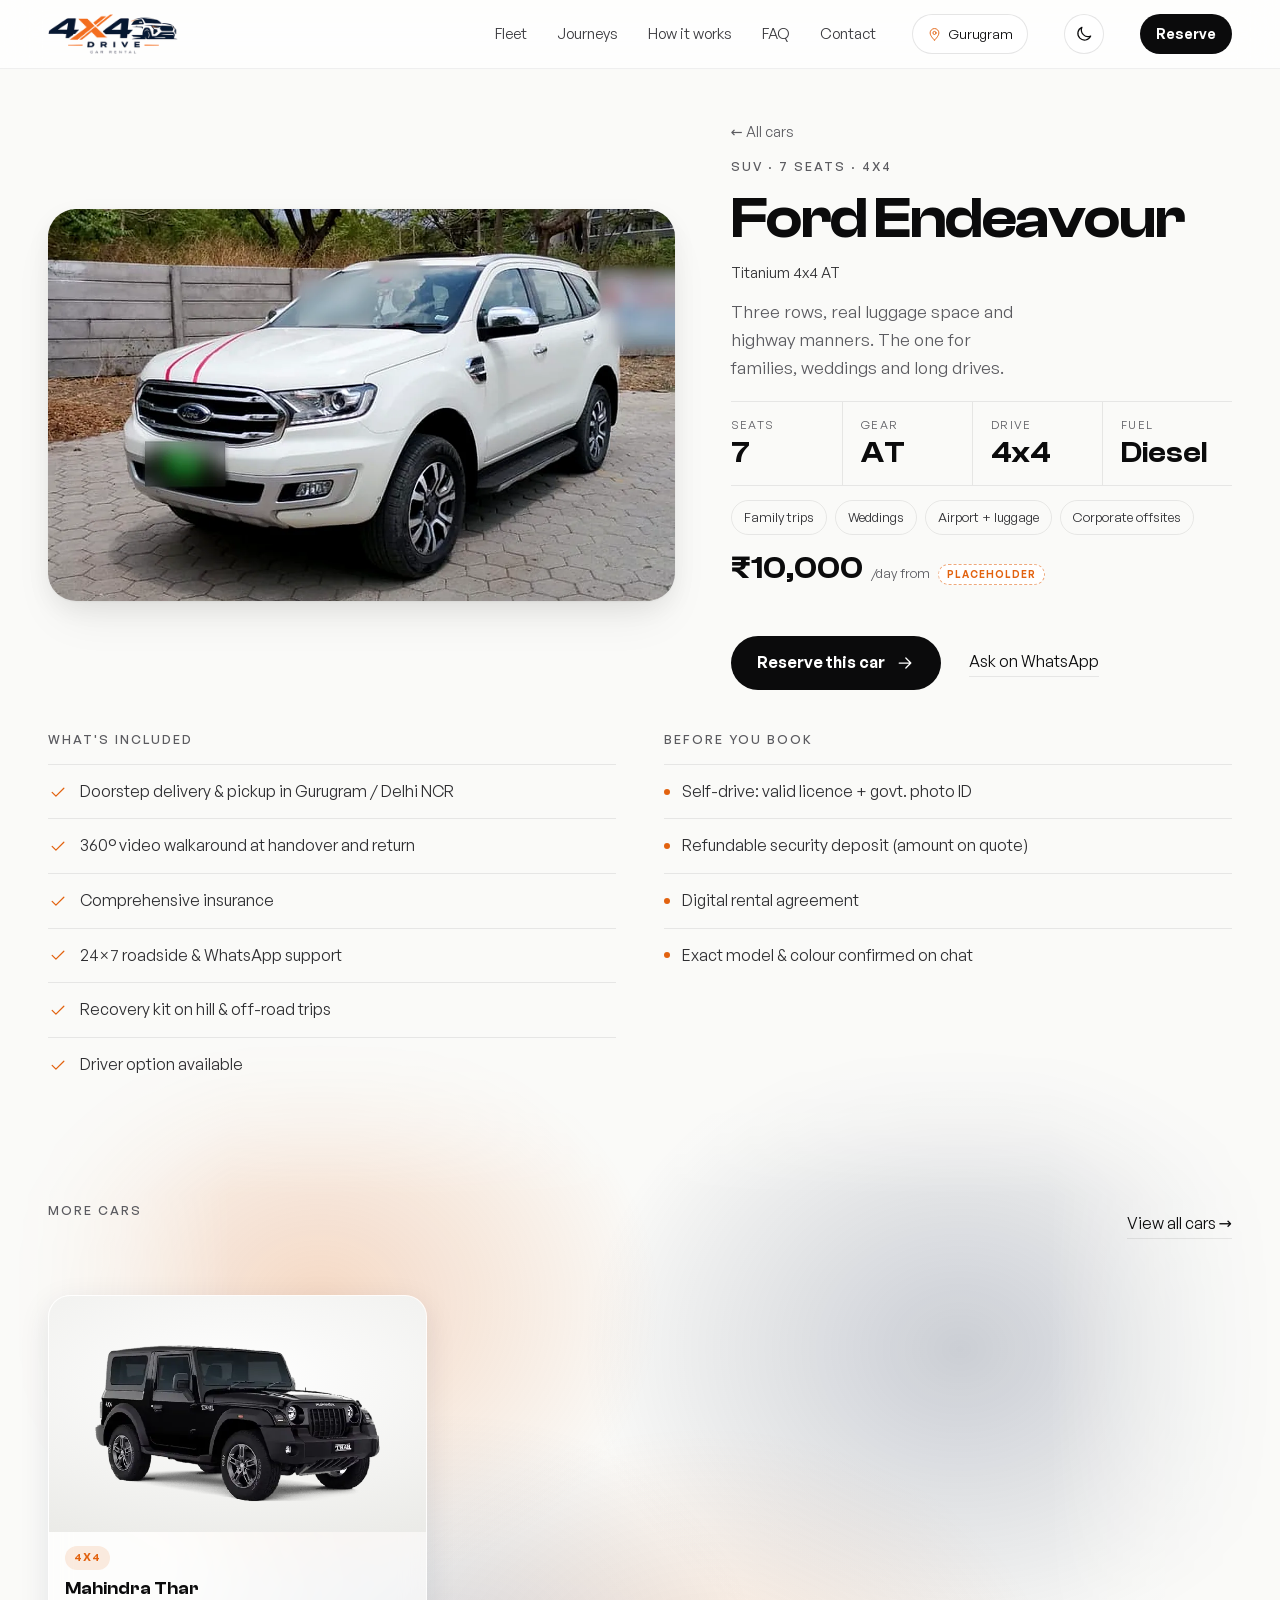
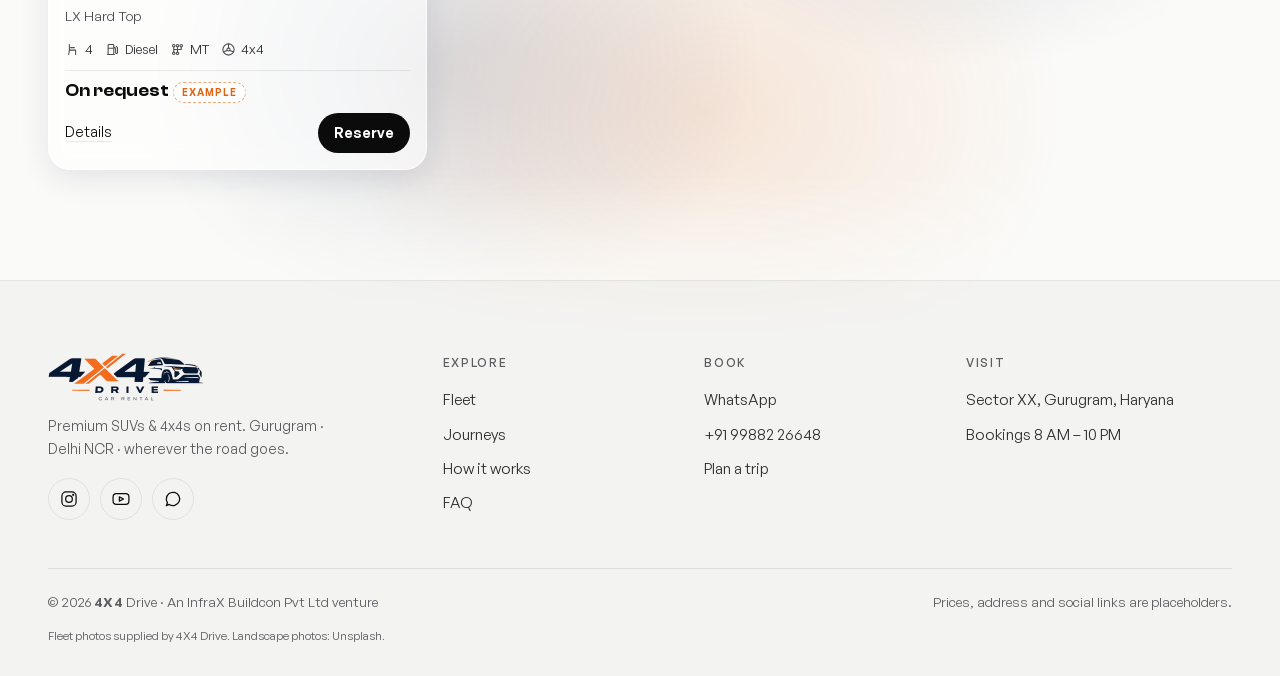
==== car.html @ adf93069 "Fix boxy backdrop edges" ====
<!doctype html><html lang="en" data-theme="light"><head><meta charset="utf-8">
<meta name="viewport" content="width=device-width,initial-scale=1,viewport-fit=cover">
<title>Car details — 4X4 Drive</title><meta name="description" content="Car details, specs and booking.">
<meta name="theme-color" content="#FAFAF8">
<script>(function(){try{var t=localStorage.getItem("theme");if(t!=="dark")t="light";document.documentElement.dataset.theme=t;document.querySelector('meta[name=theme-color]').content=t==="light"?"#FAFAF8":"#0A0B0D"}catch(e){}if(!("onpagereveal" in window))document.documentElement.classList.add("nvt")})()</script>
<link rel="manifest" href="manifest.webmanifest"><link rel="icon" type="image/png" sizes="32x32" href="img/icon-32.png?v=26cb3f08"><link rel="apple-touch-icon" href="img/icon-180.png?v=26cb3f08">
<meta name="apple-mobile-web-app-capable" content="yes"><meta name="mobile-web-app-capable" content="yes"><meta name="apple-mobile-web-app-status-bar-style" content="black-translucent"><meta name="apple-mobile-web-app-title" content="4X4 Drive">
<link rel="preload" href="fonts/ClashDisplay-600.woff2" as="font" type="font/woff2" crossorigin><link rel="preload" href="fonts/GeneralSans-400.woff2" as="font" type="font/woff2" crossorigin>
<link rel="stylesheet" href="css/style.css?v=25308911"></head><body data-page="car.html">
<svg width="0" height="0" style="position:absolute" aria-hidden="true">
<symbol id="i-home" viewBox="0 0 24 24"><path d="M3 10.5 12 3l9 7.5V21h-6v-6H9v6H3z"/></symbol>
<symbol id="i-car" viewBox="0 0 24 24"><path d="M5 17h14v-4.5l-1.8-5A2 2 0 0 0 15.3 6H8.7a2 2 0 0 0-1.9 1.5L5 12.5zM5 12.5h14M5 17v2M19 17v2"/><circle cx="8" cy="14.8" r=".6"/><circle cx="16" cy="14.8" r=".6"/></symbol>
<symbol id="i-mtn" viewBox="0 0 24 24"><path d="m3 20 6.5-11 4 6.5 2.5-3.5L21 20z"/></symbol>
<symbol id="i-cal" viewBox="0 0 24 24"><rect x="3.5" y="5" width="17" height="15.5" rx="3"/><path d="M3.5 10h17M8 3v4M16 3v4"/></symbol>
<symbol id="i-chat" viewBox="0 0 24 24"><path d="M4 12a8 8 0 1 1 3.4 6.5L4 20l1.3-3.6A8 8 0 0 1 4 12z"/></symbol>
<symbol id="i-pin" viewBox="0 0 24 24"><path d="M12 21s-7-6.2-7-11.5a7 7 0 0 1 14 0C19 14.8 12 21 12 21z"/><circle cx="12" cy="9.5" r="2.5"/></symbol>
<symbol id="i-arrow" viewBox="0 0 24 24"><path d="M5 12h14M13 6l6 6-6 6"/></symbol>
<symbol id="i-door" viewBox="0 0 24 24"><path d="M3 21h18M6 21V4h12v17M14 12h.01"/></symbol>
<symbol id="i-video" viewBox="0 0 24 24"><rect x="3" y="6" width="13" height="12" rx="2.5"/><path d="m16 10 5-3v10l-5-3"/></symbol>
<symbol id="i-shield" viewBox="0 0 24 24"><path d="M12 3 4.5 6v6c0 4.5 3.2 7.8 7.5 9 4.3-1.2 7.5-4.5 7.5-9V6z"/><path d="m9 12 2 2 4-4"/></symbol>
<symbol id="i-id" viewBox="0 0 24 24"><rect x="3" y="5" width="18" height="14" rx="2.5"/><circle cx="9" cy="11" r="2"/><path d="M6 16c.6-1.5 1.7-2 3-2s2.4.5 3 2M14.5 10h4M14.5 13.5h3"/></symbol>
<symbol id="i-gps" viewBox="0 0 24 24"><circle cx="12" cy="12" r="7"/><circle cx="12" cy="12" r="2.5"/><path d="M12 2v3M12 19v3M2 12h3M19 12h3"/></symbol>
<symbol id="i-clock" viewBox="0 0 24 24"><circle cx="12" cy="12" r="9"/><path d="M12 7v5l3 2"/></symbol>
<symbol id="i-wheel" viewBox="0 0 24 24"><circle cx="12" cy="12" r="9"/><circle cx="12" cy="12" r="2.5"/><path d="M12 3v6.5M4.5 15.5l5.3-2M19.5 15.5l-5.3-2"/></symbol>
<symbol id="i-sun" viewBox="0 0 24 24"><circle cx="12" cy="12" r="4"/><path d="M12 2v2M12 20v2M4.9 4.9l1.4 1.4M17.7 17.7l1.4 1.4M2 12h2M20 12h2M4.9 19.1l1.4-1.4M17.7 6.3l1.4-1.4"/></symbol>
<symbol id="i-moon" viewBox="0 0 24 24"><path d="M20 14.5A8 8 0 0 1 9.5 4a8 8 0 1 0 10.5 10.5z"/></symbol>
<symbol id="i-chev" viewBox="0 0 24 24"><path d="m6 9 6 6 6-6"/></symbol>
<symbol id="i-x" viewBox="0 0 24 24"><path d="M6 6l12 12M18 6 6 18"/></symbol>
<symbol id="i-plus" viewBox="0 0 24 24"><path d="M12 5v14M5 12h14"/></symbol>
<symbol id="i-seat" viewBox="0 0 24 24"><path d="M7 4v9h10M7 13l-1 7M17 13v7M9 9h6"/></symbol><symbol id="i-fuel" viewBox="0 0 24 24"><path d="M5 20V5a1 1 0 0 1 1-1h7a1 1 0 0 1 1 1v15M4 20h11M5 10h9M14 8l3 2v7a1.5 1.5 0 0 0 3 0V9l-2-2"/></symbol><symbol id="i-gear" viewBox="0 0 24 24"><circle cx="6" cy="6" r="2"/><circle cx="12" cy="6" r="2"/><circle cx="18" cy="6" r="2"/><circle cx="6" cy="18" r="2"/><circle cx="12" cy="18" r="2"/><path d="M6 8v8M12 8v8M18 8v4H6"/></symbol>
<symbol id="i-bolt" viewBox="0 0 24 24"><path d="M13 2 4 14h7l-1 8 9-12h-7z"/></symbol>
<symbol id="i-more" viewBox="0 0 24 24"><circle cx="5" cy="12" r="1.3"/><circle cx="12" cy="12" r="1.3"/><circle cx="19" cy="12" r="1.3"/></symbol>
<symbol id="i-check" viewBox="0 0 24 24"><path d="m5 12.5 4.5 4.5L19 7.5"/></symbol>
<symbol id="i-phone" viewBox="0 0 24 24"><path d="M5 4h4l2 5-2.5 1.5a11 11 0 0 0 5 5L15 13l5 2v4a2 2 0 0 1-2 2A16 16 0 0 1 3 6a2 2 0 0 1 2-2"/></symbol>
<symbol id="i-mail" viewBox="0 0 24 24"><rect x="3" y="5" width="18" height="14" rx="2.5"/><path d="m3.5 6.5 8.5 6.5 8.5-6.5"/></symbol>
<symbol id="i-help" viewBox="0 0 24 24"><circle cx="12" cy="12" r="9"/><path d="M9.5 9.5a2.5 2.5 0 1 1 3.5 2.3c-.6.3-1 .9-1 1.6v.6M12 17h.01"/></symbol>
<symbol id="i-ig" viewBox="0 0 24 24"><rect x="3.5" y="3.5" width="17" height="17" rx="5"/><circle cx="12" cy="12" r="4"/><circle cx="17" cy="7" r=".6"/></symbol>
<symbol id="i-yt" viewBox="0 0 24 24"><rect x="2.5" y="5.5" width="19" height="13" rx="4"/><path d="m10 9.5 5 2.5-5 2.5z"/></symbol>
<symbol id="i-steps" viewBox="0 0 24 24"><path d="M4 18h4v-4h4v-4h4V6h4"/></symbol>
</svg>

<a class="skip" href="#main">Skip to content</a>
<header class="bar"><a href="index.html" class="logo" aria-label="4X4 Drive home"><img class="lg-lt" src="img/logo.webp?v=730c210c" alt="4X4 Drive" width="130" height="40"><img class="lg-dk" src="img/logo-dark.webp?v=fa94fe3b" alt="4X4 Drive" width="130" height="40"></a>
<nav class="links" aria-label="Main"><a href="fleet.html">Fleet</a><a href="journeys.html">Journeys</a><a href="how-it-works.html">How it works</a><a href="faq.html">FAQ</a><a href="contact.html">Contact</a></nav>
<span class="city"><svg><use href="#i-pin"/></svg>Gurugram</span>
<button class="tbtn press" data-theme-toggle aria-label="Toggle light/dark theme"><svg class="sun"><use href="#i-sun"/></svg><svg class="moon"><use href="#i-moon"/></svg></button>
<button class="btn sm desk press" data-open-book>Reserve</button></header>
<main id="main"><section class="cd" id="cardetail"></section>
<section class="sec tight"><div class="cd-grid"><div><p class="kicker">What's included</p><ul class="incl" id="cd-included"></ul></div>
<div><p class="kicker">Before you book</p><ul class="incl plain"><li>Self-drive: valid licence + govt. photo ID</li><li>Refundable security deposit (amount on quote)</li><li>Digital rental agreement</li><li>Exact model & colour confirmed on chat</li></ul></div></div></section>
<section class="sec"><div class="sec-head split"><div><p class="kicker">More cars</p></div><a class="link" href="fleet.html">View all cars →</a></div><div class="vgrid" id="cd-more"></div></section></main>
<footer class="foot"><div class="foot-grid">
<div class="foot-brand"><div class="logo"><img class="lg-lt" src="img/logo.webp?v=730c210c" alt="4X4 Drive" width="156" height="48"><img class="lg-dk" src="img/logo-dark.webp?v=fa94fe3b" alt="4X4 Drive" width="156" height="48"></div><p>Premium SUVs & 4x4s on rent. Gurugram · Delhi NCR · wherever the road goes.</p>
<div class="social"><a href="#" aria-label="Instagram (placeholder)"><svg><use href="#i-ig"/></svg></a><a href="#" aria-label="YouTube (placeholder)"><svg><use href="#i-yt"/></svg></a><a data-wa href="#" aria-label="WhatsApp"><svg><use href="#i-chat"/></svg></a></div></div>
<div class="fcol"><h4>Explore</h4><a href="fleet.html">Fleet</a><a href="journeys.html">Journeys</a><a href="how-it-works.html">How it works</a><a href="faq.html">FAQ</a></div>
<div class="fcol"><h4>Book</h4><a data-wa href="#">WhatsApp</a><a data-phone href="#"></a><a href="contact.html">Plan a trip</a></div>
<div class="fcol"><h4>Visit</h4><p data-address></p><p data-hours></p></div></div>
<div class="foot-bot"><p>© <span data-yr></span> <span data-brand>4X4 Drive</span> · An InfraX Buildcon Pvt Ltd venture</p><p>Prices, address and social links are placeholders.</p></div><p class="credits">Fleet photos supplied by 4X4 Drive. Landscape photos: Unsplash.</p></footer>
<a class="fab press" data-wa href="#" aria-label="Chat on WhatsApp"><svg><use href="#i-chat"/></svg></a>
<form id="sheetbook" class="bookform sheet-panel only-sheet" aria-label="Reserve a car"><div class="grab" aria-hidden="true"></div>
<div class="sheet-head"><h2>Reserve</h2><button type="button" class="close press" aria-label="Close" data-close><svg><use href="#i-x"/></svg></button></div>
<div class="seg" role="radiogroup" aria-label="Drive type"><label><input type="radio" name="mode" value="Self-drive" checked><span>Self-drive</span></label><label><input type="radio" name="mode" value="With driver"><span>With driver</span></label></div>
<div class="f"><span>Car type</span><div class="typepick" role="radiogroup" aria-label="Car type"></div></div>
<div class="two"><label class="f"><span>Pickup</span><input type="date" name="from" required></label><label class="f"><span>Time</span><input type="time" name="fromT" value="10:00"></label></div>
<div class="two"><label class="f"><span>Return</span><input type="date" name="to" required></label><label class="f"><span>Time</span><input type="time" name="toT" value="10:00"></label></div>
<label class="f"><span>City</span><select name="city"><option>Gurugram</option><option>Delhi</option><option>Noida</option><option>Faridabad</option><option>Outstation trip</option></select></label>
<button class="btn full press" type="submit">Get a quote on WhatsApp<svg><use href="#i-arrow"/></svg></button>
<p class="note">Nothing to pay now. We confirm the car and price on chat.</p></form>
<div class="more-panel" role="dialog" aria-label="More"><div class="grab" aria-hidden="true"></div>
<div class="sheet-head"><h2>More</h2><button type="button" class="close press" aria-label="Close" data-close><svg><use href="#i-x"/></svg></button></div>
<a class="mrow press" href="how-it-works.html"><svg><use href="#i-steps"/></svg>How it works</a>
<a class="mrow press" href="faq.html"><svg><use href="#i-help"/></svg>FAQ</a>
<a class="mrow press" href="contact.html"><svg><use href="#i-phone"/></svg>Contact</a>
<a class="mrow press" data-wa href="#"><svg><use href="#i-chat"/></svg>WhatsApp us</a>
<button class="mrow press" data-theme-toggle><svg class="sun"><use href="#i-sun"/></svg><svg class="moon"><use href="#i-moon"/></svg><span class="lt">Light mode</span><span class="dk">Dark mode</span></button></div>
<nav class="tabbar" aria-label="App navigation"><a href="index.html" class="press"><svg><use href="#i-home"/></svg>Home</a><a href="fleet.html" class="press on" aria-current="page"><svg><use href="#i-car"/></svg>Fleet</a><a href="journeys.html" class="press"><svg><use href="#i-mtn"/></svg>Journeys</a>
<button data-open-book class="press book"><svg><use href="#i-cal"/></svg>Book</button>
<button data-open-more class="press"><svg><use href="#i-more"/></svg>More</button></nav>
<div class="scrim" data-close></div>
<script src="js/config.js?v=977fcbb7"></script><script src="js/app.js?v=fa8a953c" defer></script></body></html>
---- css/style.css ----
@font-face{font-family:'Clash Display';src:url('../fonts/ClashDisplay-500.woff2') format('woff2');font-weight:500;font-display:swap}
@font-face{font-family:'Clash Display';src:url('../fonts/ClashDisplay-600.woff2') format('woff2');font-weight:600;font-display:swap}
@font-face{font-family:'General Sans';src:url('../fonts/GeneralSans-400.woff2') format('woff2');font-weight:400;font-display:swap}
@font-face{font-family:'General Sans';src:url('../fonts/GeneralSans-500.woff2') format('woff2');font-weight:500;font-display:swap}
@font-face{font-family:'General Sans';src:url('../fonts/GeneralSans-600.woff2') format('woff2');font-weight:600;font-display:swap}
@font-face{font-family:'GS Fallback';src:local('Arial');size-adjust:101%;ascent-override:95%;descent-override:24%}
@font-face{font-family:'CD Fallback';src:local('Arial');size-adjust:104%;ascent-override:92%;descent-override:22%}
:root{--bg:#0A0B0D;--bgrgb:10,11,13;--bg2:#111316;--line:rgba(243,238,231,.1);--tx:#F3EEE7;--txrgb:243,238,231;--tx2:#d6d0c6;--mut:#9A968F;--ac:#E8A25C;--acrgb:232,162,92;--ac-h:#f1b373;--on-ac:#140c03;--fgrgb:255,255,255;--glassrgb:18,19,22;--shadow:0 12px 34px rgba(0,0,0,.5);--disp:'Clash Display','CD Fallback',system-ui,sans-serif;--body:'General Sans','GS Fallback',system-ui,-apple-system,sans-serif;--spring:cubic-bezier(.32,1.4,.5,1);color-scheme:dark}
[data-theme=light]{--bg:#FAFAF8;--bgrgb:250,250,248;--bg2:#FFFFFF;--line:rgba(0,0,0,.08);--tx:#0B0B0C;--txrgb:11,11,12;--tx2:#2E2E31;--mut:#5B5B60;--ac:#E2620F;--acrgb:226,98,15;--ac-h:#C9550B;--ac-tx:#B84F0A;--on-ac:#FFFFFF;--fgrgb:0,0,0;--glassrgb:255,255,255;--shadow:0 1px 2px rgba(0,0,0,.04),0 8px 24px rgba(0,0,0,.06),0 24px 48px -12px rgba(0,0,0,.08);color-scheme:light}

[data-theme=light] .cat,[data-theme=light] .tabbar,[data-theme=light] .sheet-panel{box-shadow:var(--shadow)}

input,select{color-scheme:inherit}
*{box-sizing:border-box;margin:0;padding:0}html{scroll-behavior:smooth;scroll-padding-top:80px}
body{font:400 16px/1.6 var(--body);background:var(--bg);color:var(--tx);-webkit-font-smoothing:antialiased}
img{display:block;max-width:100%}a{color:inherit;text-decoration:none}button{font:inherit;color:inherit;background:none;border:0;cursor:pointer}
svg{width:20px;height:20px;fill:none;stroke:currentColor;stroke-width:1.5;stroke-linecap:round;stroke-linejoin:round;flex:none}
.display{font-family:var(--disp);font-weight:600;letter-spacing:-.025em;line-height:.95}
.display em{font-style:normal;color:var(--ac)}.md{font-size:clamp(2.2rem,4.6vw,4rem)}.sm{font-size:1.6rem;line-height:1.1}.xl{font-size:clamp(3rem,9vw,8.5rem)}
.kicker{font-size:.78rem;letter-spacing:.16em;text-transform:uppercase;color:var(--mut);font-weight:500}
.sub{color:var(--mut);font-size:1.08rem;max-width:30ch}
.glass{background:rgba(var(--glassrgb),.55);backdrop-filter:blur(24px) saturate(150%);-webkit-backdrop-filter:blur(24px) saturate(150%);border:1px solid rgba(var(--fgrgb),.1)}
.press{transition:transform .25s var(--spring),background .2s,color .2s,border-color .2s}.press:active{transform:scale(.96)}
.fade{opacity:0;transition:opacity .9s ease}.fade.ok{opacity:1}
.btn{display:inline-flex;align-items:center;justify-content:center;gap:10px;background:var(--ac);color:var(--on-ac);font-weight:600;padding:0 26px;height:54px;border-radius:999px}
.btn:hover{background:var(--ac-h)}.btn:hover svg{transform:translateX(3px)}.btn svg{transition:transform .25s}
.btn.ghost{background:transparent;color:var(--tx);border:1px solid var(--line);width:100%;justify-content:space-between}.btn.ghost:hover{border-color:var(--ac);color:var(--ac)}
.btn.sm{height:42px;padding:0 20px;font-size:.92rem}.full{width:100%}
.link{border-bottom:1px solid var(--line);padding-bottom:2px;color:var(--tx)}.link:hover{border-color:var(--ac)}
/* top bar */
.bar{position:fixed;inset:0 0 auto;z-index:50;display:flex;align-items:center;gap:36px;padding:18px 48px;transition:background .3s,padding .3s}
.scrolled .bar{background:rgba(var(--bgrgb),.6);backdrop-filter:blur(20px);-webkit-backdrop-filter:blur(20px);border-bottom:1px solid var(--line);padding:12px 48px}
.logo{display:flex;align-items:center;gap:10px;font-family:var(--disp);font-weight:600;font-size:1.15rem;letter-spacing:-.01em}
.links{display:flex;gap:30px;margin-left:auto;font-size:.93rem;color:var(--mut)}.links a:hover{color:var(--tx)}
.city{display:flex;align-items:center;gap:6px;font-size:.85rem;padding:8px 14px;border:1px solid var(--line);border-radius:999px;color:var(--tx)}.city svg{width:15px;height:15px;color:var(--ac)}
/* hero */
.hero{position:relative;min-height:100vh;display:grid;grid-template-columns:1fr 400px;align-items:end;gap:48px;padding:140px 48px 64px;overflow:hidden}
.hero-img{position:absolute;inset:0;width:100%;height:100%;object-fit:cover;object-position:62% 60%;z-index:-2;transform:scale(1.06)}
.hero-shade{position:absolute;inset:0;z-index:-1;background:linear-gradient(90deg,rgba(var(--bgrgb),.92) 0%,rgba(var(--bgrgb),.55) 45%,rgba(var(--bgrgb),.1) 75%),linear-gradient(0deg,var(--bg) 0%,transparent 35%)}
.hero h1{font-size:clamp(3.2rem,8.2vw,8rem);margin:22px 0 26px}
.hero-cta{display:flex;align-items:center;gap:28px;margin-top:34px}
.sheet-panel{border-radius:28px;padding:26px;display:grid;gap:14px;transition:box-shadow .4s}.ping{box-shadow:0 0 0 2px var(--ac)}
.sheet-head{display:flex;justify-content:space-between;align-items:center}.sheet-head h2{font:600 1.5rem var(--disp)}
.close,.grab{display:none}
.seg,.carpick{display:grid;grid-template-columns:1fr 1fr;gap:6px}.seg{background:rgba(var(--fgrgb),.05);border-radius:999px;padding:4px}
.seg input,.carpick input{position:absolute;opacity:0}
.seg span{display:block;text-align:center;padding:11px;border-radius:999px;color:var(--mut);font-weight:500;cursor:pointer;transition:.25s}
.seg input:checked+span{background:var(--tx);color:var(--bg)}
.carpick span{display:grid;padding:14px 16px;border:1px solid var(--line);border-radius:18px;cursor:pointer;transition:.25s}
.carpick b{font:600 1.1rem var(--disp)}.carpick small{color:var(--mut);font-size:.8rem}.carpick input:checked+span{border-color:var(--ac);background:rgba(var(--acrgb),.08)}
:is(.seg,.carpick) input:focus-visible+span{outline:2px solid var(--ac);outline-offset:2px}
.f{display:grid;gap:6px}.f span{font-size:.75rem;letter-spacing:.1em;text-transform:uppercase;color:var(--mut)}
input,select{font:inherit;color:var(--tx);background:rgba(var(--fgrgb),.04);border:1px solid var(--line);border-radius:16px;padding:0 14px;height:54px;width:100%;appearance:none}
select{background-image:url("data:image/svg+xml,%3Csvg xmlns='http://www.w3.org/2000/svg' viewBox='0 0 24 24' fill='none' stroke='%239A968F' stroke-width='1.5'%3E%3Cpath d='m6 9 6 6 6-6'/%3E%3C/svg%3E");background-repeat:no-repeat;background-position:right 14px center;background-size:18px}
select option{background:var(--bg2)}input:focus,select:focus{outline:none;border-color:var(--ac)}
.two{display:grid;grid-template-columns:1fr 1fr;gap:10px}.note{font-size:.8rem;color:var(--mut);text-align:center}
/* sections */
.sec{padding:140px 48px 0;max-width:1440px;margin:0 auto}.sec-head{margin-bottom:56px}.sec-head .kicker{margin-bottom:18px}
.split{display:flex;justify-content:space-between;align-items:end;gap:40px}
.rail{display:grid;grid-template-columns:1.25fr 1fr;gap:28px}
.car{background:var(--bg2);border:1px solid var(--line);border-radius:28px;overflow:hidden;transition:transform .5s cubic-bezier(.2,.8,.2,1),border-color .3s;--px:0px}.car:hover{border-color:rgba(var(--acrgb),.35)}
.car-img{position:relative;aspect-ratio:16/10;overflow:hidden}.car-img img{width:100%;height:100%;object-fit:cover;transform:scale(1.08) translateX(var(--px));transition:transform .5s,opacity .9s}
.car:nth-child(2) .car-img{aspect-ratio:auto;height:calc(100% - 0px);max-height:none}.car:nth-child(2){display:grid;grid-template-rows:1fr auto}
.car-body{padding:28px;display:grid;gap:18px}.car-top{display:flex;justify-content:space-between;align-items:baseline;gap:16px;flex-wrap:wrap}
.price{font:600 1.35rem var(--disp);display:flex;align-items:baseline;gap:8px;flex-wrap:wrap}.price small{font:400 .82rem var(--body);color:var(--mut)}
.ph{font:600 .62rem var(--body);letter-spacing:.1em;text-transform:uppercase;color:var(--ac);border:1px dashed var(--ac);padding:3px 8px;border-radius:999px}
.ph.abs{position:absolute;top:16px;left:16px;background:rgba(var(--bgrgb),.7)}
.desc{color:var(--mut);max-width:44ch}
.specs{display:flex;border-top:1px solid var(--line);border-bottom:1px solid var(--line)}.specs div{flex:1;padding:14px 0}.specs div+div{border-left:1px solid var(--line);padding-left:18px}
.specs dt{font-size:.72rem;letter-spacing:.12em;text-transform:uppercase;color:var(--mut)}.specs dd{font:600 1.7rem var(--disp)}
.rail.trips{grid-template-columns:1.6fr 1fr 1fr;height:520px}
.trip{position:relative;border-radius:28px;overflow:hidden;display:block}.trip img{width:100%;height:100%;object-fit:cover;transition:transform .8s cubic-bezier(.2,.8,.2,1),opacity .9s}.trip:hover img{transform:scale(1.05)}
.trip::after{content:'';position:absolute;inset:0;background:linear-gradient(0deg,rgba(8,8,10,.85),transparent 55%)}
.trip div{position:absolute;left:26px;bottom:24px;z-index:1}.trip span{font-size:.8rem;color:#e6e0d6}.trip h3{color:#F6F2EC}.trip h3{font-size:2.2rem}
.uses{display:flex;flex-wrap:wrap;gap:10px;align-items:center;margin-top:28px}.uses span{color:var(--mut);margin-right:6px}
.pill{border:1px solid var(--line);border-radius:999px;padding:10px 18px;font-size:.92rem}.pill:hover{border-color:var(--ac);color:var(--ac)}
.service{display:grid;grid-template-columns:1fr 1fr;gap:72px;align-items:center}
.svc-img{border-radius:28px;overflow:hidden;aspect-ratio:4/5}.svc-img img{width:100%;height:100%;object-fit:cover;object-position:68% 50%}
.svc-copy h2{margin:18px 0 40px}.list{list-style:none;display:grid}.list li{display:flex;gap:20px;padding:22px 0;border-top:1px solid var(--line)}
.list svg{width:26px;height:26px;color:var(--ac);margin-top:2px}.list h3{font:600 1.15rem var(--body)}.list p{color:var(--mut)}
.steps{display:grid;grid-template-columns:repeat(3,1fr);border-top:1px solid var(--line)}.steps div{padding:30px 30px 30px 0}.steps div+div{padding-left:30px;border-left:1px solid var(--line)}
.num{display:block;font:500 4.5rem/1 var(--disp);color:transparent;-webkit-text-stroke:1px rgba(var(--txrgb),.35);margin-bottom:22px}.steps h3{font:600 1.3rem var(--disp)}.steps p{color:var(--mut)}
.trust{list-style:none;display:flex;flex-wrap:wrap;gap:12px;margin-top:40px}.trust li{display:flex;align-items:center;gap:10px;padding:12px 18px;border:1px solid var(--line);border-radius:999px;font-size:.92rem}.trust svg{color:var(--ac)}
.faq{display:grid;grid-template-columns:1fr 1.6fr;gap:72px}
details{border-top:1px solid var(--line)}details:last-child{border-bottom:1px solid var(--line)}
summary{list-style:none;display:flex;justify-content:space-between;align-items:center;padding:24px 0;font-size:1.12rem;font-weight:500;cursor:pointer}summary::-webkit-details-marker{display:none}
summary svg{transition:transform .35s var(--spring);color:var(--ac)}details[open] summary svg{transform:rotate(45deg)}details p{color:var(--mut);padding:0 0 24px;max-width:60ch}
.end{padding-bottom:140px}.end .hero-cta{margin-top:40px}
.foot{display:flex;gap:28px;align-items:center;padding:28px 48px;border-top:1px solid var(--line);color:var(--mut);font-size:.88rem}.foot .logo{color:var(--tx);font-size:1rem;margin-right:auto}
.fab{position:fixed;right:28px;bottom:28px;z-index:40;width:58px;height:58px;border-radius:50%;background:var(--ac);color:var(--on-ac);display:grid;place-items:center;box-shadow:var(--shadow)}.fab svg{width:26px;height:26px}
.tabbar,.scrim{display:none}
:focus-visible{outline:2px solid var(--ac);outline-offset:3px}
@media(prefers-reduced-motion:reduce){*{transition:none!important;scroll-behavior:auto!important}}
@media(max-width:1100px) and (min-width:768px){.hero{grid-template-columns:1fr}.hero .sheet-panel{max-width:480px}.links{display:none}.bar .city{margin-left:auto}}

/* ============ MOBILE — native app shell ============ */
@media(max-width:767px){
 html{scroll-padding-top:70px}body{padding-bottom:calc(92px + env(safe-area-inset-bottom))}
 .bar,.scrolled .bar{padding:calc(10px + env(safe-area-inset-top)) 18px 10px;gap:10px}
 .scrolled .bar{background:rgba(var(--bgrgb),.7)}
 .links,.desk{display:none}.city{margin-left:auto;background:rgba(var(--bgrgb),.35);backdrop-filter:blur(12px);-webkit-backdrop-filter:blur(12px)}
 .hero{grid-template-columns:1fr;min-height:88svh;padding:0 20px 28px;align-content:end}
 .hero-img{object-position:68% 50%}
 .hero-shade{background:linear-gradient(0deg,var(--bg) 6%,rgba(var(--bgrgb),.6) 45%,rgba(var(--bgrgb),.15) 75%,rgba(var(--bgrgb),.55))}
 .hero h1{font-size:3.4rem;margin:14px 0 16px}.sub{font-size:1rem}.hero-cta{margin-top:24px;gap:20px}.hero-cta .btn{flex:1}
 .sec{padding:72px 20px 0}.sec-head{margin-bottom:28px}.md{font-size:2.4rem}.split{display:block}.split .sub{margin-top:14px}
 .rail,.rail.trips{display:flex;overflow-x:auto;scroll-snap-type:x mandatory;gap:14px;margin:0 -20px;padding:0 20px 6px;scroll-padding:0 20px;scrollbar-width:none;height:auto}
 .rail::-webkit-scrollbar{display:none}.rail>*{flex:0 0 86%;scroll-snap-align:start}
 .car{border-radius:24px}.car:nth-child(2){display:block}.car:nth-child(2) .car-img{aspect-ratio:16/10;height:auto}.car-body{padding:20px;gap:14px}.specs dd{font-size:1.4rem}
 .trip{height:380px;border-radius:24px}.rail.trips>*{flex-basis:72%}.trip h3{font-size:1.9rem}
 .uses{flex-wrap:nowrap;overflow-x:auto;margin:20px -20px 0;padding:0 20px;scrollbar-width:none}.uses::-webkit-scrollbar{display:none}.pill{white-space:nowrap;height:44px}
 .service{grid-template-columns:1fr;gap:28px}.svc-img{aspect-ratio:4/3;border-radius:24px}.svc-copy h2{margin:14px 0 20px}.list li{padding:18px 0}
 .steps{grid-template-columns:1fr}.steps div,.steps div+div{padding:20px 0;border-left:0;border-bottom:1px solid var(--line);display:grid;grid-template-columns:72px 1fr;column-gap:10px}
 .num{font-size:2.8rem;margin:0;grid-row:span 2}
 .trust{display:grid;grid-template-columns:1fr 1fr;gap:10px}.trust li{border-radius:20px;padding:14px;font-size:.85rem}
 .faq{grid-template-columns:1fr;gap:0}summary{font-size:1rem;padding:20px 0}
 .end{padding-bottom:40px}.xl{font-size:4rem}
 .foot{flex-direction:column;align-items:flex-start;gap:6px;padding:24px 20px}
 .fab{display:none}
 .tabbar{display:grid;grid-template-columns:repeat(5,1fr);position:fixed;left:12px;right:12px;bottom:calc(10px + env(safe-area-inset-bottom));z-index:60;border-radius:26px;padding:7px;background:rgba(var(--glassrgb),.72)}
 .tabbar>*{display:flex;flex-direction:column;align-items:center;justify-content:center;gap:3px;min-height:54px;border-radius:19px;font-size:.68rem;font-weight:500;color:var(--mut)}
 .tabbar svg{width:23px;height:23px}.tabbar .on{color:var(--tx);background:rgba(var(--fgrgb),.08)}.tabbar .on svg{color:var(--ac)}
 .tabbar .book{background:var(--ac);color:var(--on-ac)}
 /* bottom sheet */
 .sheet-panel{position:fixed;left:0;right:0;bottom:0;z-index:80;border-radius:30px 30px 0 0;padding:10px 20px calc(22px + env(safe-area-inset-bottom));background:rgba(var(--glassrgb),.86);max-height:94svh;overflow:auto;transform:translateY(110%);transition:transform .55s var(--spring);gap:16px;border-bottom:0}
 .sheet .sheet-panel{transform:none}
 .grab{display:block;width:40px;height:5px;border-radius:9px;background:rgba(var(--fgrgb),.25);margin:0 auto}
 .close{display:grid;place-items:center;width:40px;height:40px;border-radius:50%;background:rgba(var(--fgrgb),.08)}
 .seg span{padding:14px}.carpick span{padding:16px}
 .scrim{display:block;position:fixed;inset:0;z-index:70;background:rgba(0,0,0,.55);opacity:0;pointer-events:none;transition:opacity .35s}.sheet .scrim{opacity:1;pointer-events:auto}
 .sheet{overflow:hidden}
}
/* iteration 2 fixes */
.hero .kicker{color:var(--tx2)}
@media(min-width:768px){.bar{background:linear-gradient(180deg,rgba(var(--bgrgb),.75),transparent)}.links{color:var(--tx2)}}
.two>*,.seg>*,.carpick>*{min-width:0}input{min-width:0;max-width:100%}
input[type=date]{-webkit-appearance:none;display:flex;align-items:center}
@media(max-width:767px){.sheet-panel{visibility:hidden;transition:transform .55s var(--spring),visibility 0s .55s}.sheet .sheet-panel{visibility:visible;transition:transform .55s var(--spring)}}
/* ===== v3: generic fleet ===== */
.filters{display:flex;flex-wrap:wrap;gap:8px;align-items:center;margin-bottom:28px}
.fl{font-size:.7rem;letter-spacing:.14em;text-transform:uppercase;color:var(--mut);margin:0 4px 0 14px}
.chip{height:40px;padding:0 16px;border-radius:999px;border:1px solid var(--line);font-size:.88rem;white-space:nowrap;color:var(--tx2)}
.chip:hover{border-color:rgba(var(--acrgb),.5)}.chip.on{background:var(--tx);color:var(--bg);border-color:var(--tx)}
.rail.fleet{grid-template-columns:repeat(3,1fr);gap:20px}
.cat{position:relative;background:radial-gradient(400px circle at var(--mx,50%) var(--my,0%),rgba(var(--acrgb),.08),transparent 60%),var(--bg2);border:1px solid var(--line);border-radius:26px;padding:26px;display:grid;gap:14px;align-content:start;transition:transform .5s cubic-bezier(.2,.8,.2,1),border-color .3s}
.cat:hover{border-color:rgba(var(--acrgb),.35)}.cat[hidden]{display:none}
.cat-top{display:flex;justify-content:space-between;align-items:center;color:var(--ac)}.cat-top svg{width:28px;height:28px}
.cat-n{font:500 .8rem var(--body);color:var(--mut);letter-spacing:.1em}
.ex{color:var(--tx2);font-size:.92rem;display:flex;gap:8px;align-items:center;flex-wrap:wrap}
.specs dd{font-size:1.25rem}
.cat-foot{display:flex;justify-content:space-between;align-items:center;gap:12px}.cat-foot .btn.ghost{width:54px;padding:0;justify-content:center;flex:none}
.empty{color:var(--mut);padding:30px 0}
.typepick{display:grid;grid-template-columns:repeat(3,1fr);gap:8px}.typepick input{position:absolute;opacity:0}
.typepick span{display:grid;gap:2px;padding:12px;border:1px solid var(--line);border-radius:16px;cursor:pointer;font:600 .92rem var(--disp);text-transform:none;letter-spacing:0;color:var(--tx);min-height:64px;transition:.25s}
.typepick small{font:400 .72rem var(--body);color:var(--mut)}.typepick input:checked+span{border-color:var(--ac);background:rgba(var(--acrgb),.08)}
.typepick input:focus-visible+span{outline:2px solid var(--ac)}
.hero .sheet-panel{max-height:calc(100vh - 170px);overflow:auto}
.hero-img{object-position:60% 55%}
@media(max-width:1000px) and (min-width:768px){.rail.fleet{grid-template-columns:1fr 1fr}}
@media(max-width:767px){
 .filters{flex-wrap:nowrap;overflow-x:auto;margin:0 -20px 20px;padding:0 20px;scrollbar-width:none}.filters::-webkit-scrollbar{display:none}.fl{margin-left:10px}
 .rail.fleet>*{flex-basis:80%}.cat{padding:22px;border-radius:24px}
 .typepick{grid-template-columns:repeat(2,1fr)}.typepick span{min-height:60px}
 .hero-img{object-position:62% 50%}
}

/* ===== v4: theme toggle, fleet images, dropdown filters ===== */
.tbtn{width:40px;height:40px;border-radius:50%;display:grid;place-items:center;border:1px solid var(--line);color:var(--tx);flex:none}
.tbtn:hover{border-color:var(--ac);color:var(--ac)}.tbtn .moon{display:none}[data-theme=light] .tbtn .sun{display:none}[data-theme=light] .tbtn .moon{display:block}
.cat{padding:0;overflow:hidden;gap:0}.cat-body{padding:22px 24px 24px;display:grid;gap:14px}
.cat-img{position:relative;aspect-ratio:16/10;overflow:hidden;border-radius:26px 26px 0 0;background:rgba(var(--fgrgb),.05)}
.cat-img img{width:100%;height:100%;object-fit:cover;transition:transform .8s cubic-bezier(.2,.8,.2,1),opacity .9s}
.cat-img::after{content:'';position:absolute;inset:auto 0 0;height:45%;background:linear-gradient(0deg,var(--bg2),transparent)}
.cat:hover .cat-img img{transform:scale(1.06)}.cat-img .ph{position:absolute;top:14px;left:14px;z-index:1;background:rgba(var(--bgrgb),.75);backdrop-filter:blur(8px)}
.cat-top{position:absolute;top:14px;right:14px;z-index:1;width:40px;height:40px;border-radius:50%;display:grid;place-items:center;background:rgba(var(--bgrgb),.6);backdrop-filter:blur(10px);-webkit-backdrop-filter:blur(10px)}.cat-top svg{width:20px;height:20px}
.ph{background:rgba(var(--bgrgb),.5)}
.filters{flex-wrap:wrap;overflow:visible}
.fbtn{display:inline-flex;align-items:center;gap:8px;height:44px;padding:0 14px 0 18px;border-radius:999px;border:1px solid var(--line);font-size:.92rem;color:var(--tx2);white-space:nowrap}
.fbtn svg{width:16px;height:16px;transition:transform .3s var(--spring)}.fbtn[aria-expanded=true] svg.chev{transform:rotate(180deg)}
.fbtn:hover{border-color:rgba(var(--acrgb),.5)}.fbtn.set{background:var(--tx);color:var(--bg);border-color:var(--tx)}
.fbtn .clr{display:grid;place-items:center;width:22px;height:22px;border-radius:50%;background:rgba(var(--bgrgb),.2);margin-right:-6px}
.clearall{font-size:.9rem;color:var(--ac);text-decoration:underline;text-underline-offset:3px;height:44px;padding:0 8px}
.dd{position:absolute;z-index:90;min-width:220px;padding:8px;border-radius:20px;background:rgba(var(--glassrgb),.93);backdrop-filter:blur(24px) saturate(150%);-webkit-backdrop-filter:blur(24px) saturate(150%);border:1px solid var(--line);box-shadow:var(--shadow);opacity:0;transform:translateY(-6px) scale(.98);transform-origin:top left;pointer-events:none;transition:opacity .2s,transform .3s var(--spring)}
.dd.open{opacity:1;transform:none;pointer-events:auto}
.dd h4{display:none}.dd [role=option]{display:flex;justify-content:space-between;align-items:center;width:100%;padding:11px 14px;border-radius:13px;text-align:left;font-size:.95rem;color:var(--tx)}
.dd [role=option]:hover,.dd [role=option]:focus-visible{background:rgba(var(--fgrgb),.07);outline:none}.dd [aria-selected=true]{color:var(--ac);font-weight:600}
.dd [aria-selected=true]::after{content:'✓'}
.ddscrim{display:none}
@media(max-width:767px){
 .bar .tbtn{width:38px;height:38px;background:rgba(var(--bgrgb),.35);backdrop-filter:blur(12px);-webkit-backdrop-filter:blur(12px)}.city{margin-left:auto}
 .filters{flex-wrap:nowrap;overflow-x:auto}
 .dd{position:fixed;left:0!important;right:0;top:auto!important;bottom:0;border-radius:28px 28px 0 0;padding:12px 16px calc(20px + env(safe-area-inset-bottom));transform:translateY(100%);opacity:1;visibility:hidden;transition:transform .5s var(--spring),visibility 0s .5s;background:rgba(var(--glassrgb),.94)}
 .dd.open{transform:none;visibility:visible;transition:transform .5s var(--spring)}
 .dd::before{content:'';display:block;width:40px;height:5px;border-radius:9px;background:rgba(var(--fgrgb),.25);margin:0 auto 10px}
 .dd h4{display:block;font:600 1.3rem var(--disp);padding:4px 10px 10px}.dd [role=option]{min-height:54px;font-size:1.02rem}
 .ddscrim{display:block;position:fixed;inset:0;z-index:85;background:rgba(0,0,0,.45);opacity:0;pointer-events:none;transition:opacity .3s}.ddscrim.open{opacity:1;pointer-events:auto}
}

/* ===== v5: multi-page + mobile smoothness ===== */
@view-transition{navigation:auto}
::view-transition-old(root),::view-transition-new(root){animation-duration:.28s}
html,body{overflow-x:clip}
*{-webkit-tap-highlight-color:transparent}a,button,label,summary,input,select{touch-action:manipulation}
html.theming *{transition:background-color .4s ease,color .4s ease,border-color .4s ease!important}
.skip{position:absolute;left:-999px;top:8px;z-index:200;background:var(--ac);color:var(--on-ac);padding:8px 14px;border-radius:10px}.skip:focus{left:8px}
.links a{position:relative;padding:6px 0}.links a[aria-current]{color:var(--tx)}.links a[aria-current]::after{content:'';position:absolute;left:0;right:0;bottom:-2px;height:2px;border-radius:2px;background:var(--ac)}
.bar{padding:14px 48px}.scrolled .bar{padding:14px 48px}
.phead{padding:150px 48px 10px;max-width:1440px;margin:0 auto}.phead h1{margin:16px 0 18px}
.sec.tight{padding-top:48px}
.hero-form{max-height:calc(100svh - 170px);overflow:auto}
.only-sheet,.more-panel{display:none}
.grid.fleet{display:grid;grid-template-columns:repeat(3,1fr);gap:20px}
.cat h3 a{color:inherit}.cat-img{display:block}
.ev-strip{display:flex;align-items:center;gap:16px;margin-top:22px;padding:18px 22px;border:1px solid rgba(var(--acrgb),.35);border-radius:22px;background:rgba(var(--acrgb),.06);color:var(--tx)}
.ev-strip>svg{color:var(--ac);width:22px;height:22px}.ev-strip span{flex:1;color:var(--tx2)}.ev-strip b{color:var(--tx)}
.cd{display:grid;grid-template-columns:1.25fr 1fr;gap:56px;align-items:center;padding:120px 48px 0;max-width:1440px;margin:0 auto}
.cd-img{position:relative;border-radius:28px;overflow:hidden;aspect-ratio:16/10;background:rgba(var(--fgrgb),.05)}.cd-img img{width:100%;height:100%;object-fit:cover}.cd-img .ph{position:absolute;top:16px;left:16px}
.cd-copy{display:grid;gap:14px;align-content:start}.back{color:var(--mut);font-size:.9rem}.back:hover{color:var(--ac)}
.specs.big{margin-top:6px}.specs.big dd{font-size:1.8rem}.xl-price{font-size:2rem}
.cd-grid{display:grid;grid-template-columns:1fr 1fr;gap:48px}.h3s{font:600 1.2rem var(--disp);margin-bottom:8px}
.incl{list-style:none;display:grid;margin-top:14px}.incl li{display:flex;gap:12px;align-items:center;padding:14px 0;border-top:1px solid var(--line);color:var(--tx2)}.incl svg{color:var(--ac)}
.incl.plain li::before{content:'';width:6px;height:6px;border-radius:50%;background:var(--ac);flex:none}
.uses-grid{display:grid;grid-template-columns:repeat(3,1fr);gap:16px}
.use{text-align:left;padding:24px;border:1px solid var(--line);border-radius:24px;background:var(--bg2);display:grid;gap:6px}.use svg{color:var(--ac);width:26px;height:26px;margin-bottom:8px}.use h3{font:600 1.2rem var(--disp)}.use p{color:var(--mut)}.use:hover{border-color:rgba(var(--acrgb),.4)}
.faqlist{max-width:900px}
.contact{display:grid;grid-template-columns:1.2fr 1fr;gap:48px;align-items:start}
.card-form{display:grid;gap:14px;padding:26px;border:1px solid var(--line);border-radius:28px;background:var(--bg2)}
.cinfo{display:grid;gap:10px}.crow{display:flex;gap:14px;align-items:center;padding:18px 20px;border:1px solid var(--line);border-radius:20px;color:var(--tx)}.crow svg{color:var(--ac)}
.crow span{display:grid}.crow small{font-size:.72rem;letter-spacing:.12em;text-transform:uppercase;color:var(--mut)}a.crow:hover{border-color:rgba(var(--acrgb),.45)}
.foot{display:grid;gap:20px;padding:36px 48px calc(36px + env(safe-area-inset-bottom))}.foot-top{display:flex;justify-content:space-between;align-items:center;flex-wrap:wrap;gap:20px}
.foot nav{display:flex;flex-wrap:wrap;gap:22px}.foot nav a:hover{color:var(--ac)}.foot-bot{display:flex;justify-content:space-between;gap:12px;flex-wrap:wrap;font-size:.85rem}
.foot .logo{margin:0}
.mrow .dk,[data-theme=light] .mrow .lt{display:none}[data-theme=light] .mrow .dk{display:inline}.mrow .moon{display:none}[data-theme=light] .mrow .sun{display:none}[data-theme=light] .mrow .moon{display:block}
.tilt{transition:transform .5s cubic-bezier(.2,.8,.2,1),border-color .3s}
@media(max-width:1100px) and (min-width:768px){.grid.fleet,.uses-grid{grid-template-columns:1fr 1fr}.cd,.contact{grid-template-columns:1fr}}
@media(hover:none){.tilt{transform:none!important}.cat:hover .cat-img img,.trip:hover img{transform:none}}
@media(prefers-reduced-motion:reduce){@view-transition{navigation:none}}

/* ---------- MOBILE: calm, native-feeling ---------- */
@media(max-width:767px){
 body{padding-bottom:calc(88px + env(safe-area-inset-bottom))}
 /* one blurred bar on top, one at bottom; nothing else blurs */
 .bar,.scrolled .bar{padding:calc(8px + env(safe-area-inset-top)) 16px 8px;background:rgba(var(--bgrgb),.86);backdrop-filter:blur(14px);-webkit-backdrop-filter:blur(14px);border-bottom:1px solid var(--line);transition:none}
 .hero .hero-img{transform:none!important}
 .city,.bar .tbtn{backdrop-filter:none!important;-webkit-backdrop-filter:none!important;background:rgba(var(--fgrgb),.06)}

 .cat-top,.cat-img .ph,.ph{backdrop-filter:none!important;-webkit-backdrop-filter:none!important}
 .cat-img .ph,.cat-top{background:rgba(var(--bgrgb),.82)}
 .hero{min-height:calc(100svh - 60px);padding:80px 20px 28px}
 .hero-form{display:none}
 .phead{padding:96px 20px 0}.sec.tight{padding-top:28px}
 .grid.fleet{grid-template-columns:1fr;gap:16px}
 .rail.fleet{margin:0 -20px}
 .cd{grid-template-columns:1fr;padding:76px 20px 0;gap:22px}.cd-img{border-radius:22px;margin:0 -4px}.specs.big dd{font-size:1.35rem}.xl-price{font-size:1.6rem}
 .cd .hero-cta .btn{flex:1}
 .cd-grid,.contact{grid-template-columns:1fr;gap:28px}.uses-grid{grid-template-columns:1fr 1fr;gap:12px}.use{padding:18px}.use p{font-size:.88rem}
 .ev-strip{padding:16px;gap:12px;font-size:.92rem}
 .foot{padding:28px 20px 24px}.foot nav{gap:14px 20px}
 /* tab bar: solid-ish, GPU layer, no animation */
 .tabbar{background:rgba(var(--glassrgb),.88);backdrop-filter:blur(16px);-webkit-backdrop-filter:blur(16px);border:1px solid var(--line);transform:translateZ(0);transition:none;box-shadow:0 8px 30px rgba(0,0,0,.25)}
 .tabbar>*{transition:background-color .15s,color .15s,transform .15s}.tabbar>*:active{transform:scale(.94)}
 .tabbar .on:not(.book){color:var(--tx);background:rgba(var(--fgrgb),.08)}
 /* sheets: opaque, no blur, simple slide */
 .sheet-panel,.more-panel{display:grid;position:fixed;left:0;right:0;bottom:0;z-index:80;border-radius:28px 28px 0 0;padding:10px 20px calc(22px + env(safe-area-inset-bottom));background:var(--bg2);border:1px solid var(--line);border-bottom:0;max-height:92svh;overflow:auto;overscroll-behavior:contain;gap:14px;
  transform:translateY(105%);visibility:hidden;transition:transform .42s cubic-bezier(.22,1,.36,1),visibility 0s .42s;backdrop-filter:none!important;-webkit-backdrop-filter:none!important;box-shadow:0 -10px 40px rgba(0,0,0,.35)}
 .sheet .sheet-panel,.more .more-panel{transform:none;visibility:visible;transition:transform .42s cubic-bezier(.22,1,.36,1)}
 .more-panel{gap:6px}.more-panel .sheet-head{margin-bottom:6px}
 .mrow{display:flex;align-items:center;gap:14px;min-height:56px;padding:0 16px;border-radius:18px;font-size:1.02rem;width:100%;text-align:left;background:rgba(var(--fgrgb),.04)}.mrow svg{color:var(--ac);width:22px;height:22px}.mrow:active{background:rgba(var(--fgrgb),.1)}
 .scrim{transition:opacity .3s}.sheet .scrim,.more .scrim{opacity:1;pointer-events:auto}
 body.locked{overflow:hidden}
 .dd{backdrop-filter:none!important;-webkit-backdrop-filter:none!important;background:var(--bg2)}
 .press:active{transform:scale(.97)}
 .fade{transition:opacity .5s ease}
 .trip{height:340px}
}
.hero-form{border-radius:28px;padding:26px;display:grid;gap:14px;transition:box-shadow .4s}
@media(max-width:767px){.hero-form{display:none}}
.contact>*,.cd>*,.cd-grid>*,.hero>*{min-width:0}.card-form input,.card-form select{min-width:0}
@media(max-width:767px){.bar .tbtn{width:36px;height:36px}.city{padding:7px 12px}}
#fleetgrid:empty,#cd-more:empty,#cardetail:empty{min-height:120svh}.filters{min-height:44px}
.seg label,.typepick label{position:relative;min-width:0}.seg input,.typepick input{left:0;top:0;width:1px;height:1px;margin:0}

/* ===== v6: premium LIGHT theme ===== */
:root{--ac-tx:var(--ac)}
/* hero stays a dark, full-contrast photo panel (inset card) */
 
/* buttons: solid black, amber as highlight */
[data-theme=light] .btn{background:#0B0B0C;color:#fff}[data-theme=light] .btn:hover{background:#2a2a2d}
[data-theme=light] .btn.ghost{background:#fff;color:var(--tx);border-color:rgba(0,0,0,.12)}[data-theme=light] .btn.ghost:hover{border-color:#0B0B0C;color:#0B0B0C}
[data-theme=light] .fab{background:#0B0B0C;color:#fff}
/* small accent text uses the deeper tone for AA */
[data-theme=light] .ph{color:var(--ac-tx);border-color:rgba(var(--acrgb),.55);background:#fff}
[data-theme=light] .clearall,[data-theme=light] .incl svg,[data-theme=light] .crow svg,[data-theme=light] .list svg,[data-theme=light] .trust svg,[data-theme=light] .use svg,[data-theme=light] .mrow svg,[data-theme=light] .dd [aria-selected=true]{color:var(--ac-tx)}
[data-theme=light] .display em{color:var(--ac)}
/* surfaces */
[data-theme=light] .bar,[data-theme=light] .scrolled .bar{background:rgba(255,255,255,.72);backdrop-filter:blur(20px) saturate(180%);-webkit-backdrop-filter:blur(20px) saturate(180%);border-bottom:1px solid rgba(0,0,0,.06)}
[data-theme=light] .links{color:#3a3a3e}[data-theme=light] .links a:hover{color:#0B0B0C}
[data-theme=light] .city,[data-theme=light] .tbtn{background:#fff;border-color:rgba(0,0,0,.1);color:#0B0B0C}
[data-theme=light] .cat,[data-theme=light] .use,[data-theme=light] .card-form,[data-theme=light] .crow,[data-theme=light] .ev-strip{background:#fff;border-color:rgba(0,0,0,.06);box-shadow:var(--shadow)}
[data-theme=light] .cat:hover{border-color:rgba(0,0,0,.14)}
[data-theme=light] .cat{background:#fff}
[data-theme=light] .cat-img{background:#F1F1EF}[data-theme=light] .cat-img::after{height:28%;background:linear-gradient(0deg,#fff,transparent)}
[data-theme=light] .cat-top{background:rgba(255,255,255,.9);color:var(--ac-tx)}
[data-theme=light] .ev-strip{background:linear-gradient(90deg,#FFF4EC,#fff);border-color:rgba(var(--acrgb),.25)}[data-theme=light] .ev-strip>svg{color:var(--ac-tx)}
[data-theme=light] .num{-webkit-text-stroke:1px rgba(0,0,0,.28)}
[data-theme=light] .trust li,[data-theme=light] .fbtn,[data-theme=light] .pill,[data-theme=light] .chip{background:#fff;border-color:rgba(0,0,0,.1);color:#1c1c1f}
[data-theme=light] .fbtn.set{background:#0B0B0C;color:#fff;border-color:#0B0B0C}[data-theme=light] .fbtn .clr{background:rgba(255,255,255,.2)}
[data-theme=light] .dd{background:#fff;border-color:rgba(0,0,0,.08);box-shadow:var(--shadow)}
[data-theme=light] input,[data-theme=light] select{background:#fff;border-color:rgba(0,0,0,.14);color:#0B0B0C}
[data-theme=light] input:focus,[data-theme=light] select:focus{border-color:var(--ac);box-shadow:0 0 0 3px rgba(var(--acrgb),.18)}
[data-theme=light] .seg{background:#F1F1EF}[data-theme=light] .seg input:checked+span{background:#0B0B0C;color:#fff}
[data-theme=light] .typepick span{background:#fff;border-color:rgba(0,0,0,.1)}[data-theme=light] .typepick input:checked+span{border-color:#0B0B0C;background:#fff;box-shadow:0 0 0 1px #0B0B0C}
[data-theme=light] .sheet-panel:not(.hero-form),[data-theme=light] .more-panel{background:#fff;box-shadow:0 -12px 40px rgba(0,0,0,.12)}
[data-theme=light] .mrow{background:#F5F5F3}
[data-theme=light] details{border-color:rgba(0,0,0,.08)}[data-theme=light] summary svg{color:var(--ac-tx)}
[data-theme=light] .foot{background:#F3F3F1;border-top:1px solid rgba(0,0,0,.06)}
[data-theme=light] .svc-img,[data-theme=light] .cd-img,[data-theme=light] .trip{box-shadow:var(--shadow)}
[data-theme=light] .cd-img{background:#F1F1EF}
[data-theme=light] .scrim{background:rgba(0,0,0,.35)}
[data-theme=light] .end{background:#fff;border-radius:32px;margin:120px 20px 40px;padding:90px 48px;max-width:none;box-shadow:var(--shadow)}
@media(max-width:767px){
 [data-theme=light] .bar,[data-theme=light] .scrolled .bar{background:rgba(255,255,255,.8);backdrop-filter:blur(14px);-webkit-backdrop-filter:blur(14px)}
 [data-theme=light] .tabbar{background:rgba(255,255,255,.82);border-color:rgba(0,0,0,.06);box-shadow:0 8px 30px rgba(0,0,0,.1)}
 [data-theme=light] .tabbar>*{color:#5B5B60}
 [data-theme=light] .tabbar .on:not(.book){color:#0B0B0C;background:#F0F0EE}[data-theme=light] .tabbar .on svg{color:var(--ac-tx)}
 [data-theme=light] .tabbar .book{background:#0B0B0C;color:#fff}
 [data-theme=light] .end{margin:56px 10px 24px;padding:48px 22px;border-radius:26px}
}
/* pass 1 fixes */
.fab{opacity:0;pointer-events:none;transition:opacity .3s,transform .25s}.scrolled .fab{opacity:1;pointer-events:auto}
@media(max-width:767px){.filters{-webkit-mask-image:linear-gradient(90deg,#000 85%,transparent);mask-image:linear-gradient(90deg,#000 85%,transparent);padding-right:40px}}
/* pass 2 fixes */
.typepick{display:flex!important;flex-wrap:wrap;gap:8px}.typepick label{flex:1 1 auto}
.typepick span{min-height:0!important;padding:10px 14px!important;border-radius:14px}
.crow small{display:flex;gap:8px;align-items:center}.crow .ph{display:inline-block;width:auto}
.sec{padding-top:110px}.sec.tight{padding-top:40px}
.phead{padding-bottom:0}
@media(max-width:767px){.sec{padding-top:64px}.sec.tight{padding-top:24px}.typepick label{flex:1 1 40%}}
.hero-form{max-height:none!important;overflow:visible!important}.hero{align-items:center}
/* ===== v7: SUV-only, light hero, fleet showcase, contact, footer ===== */
.img-light{display:none}[data-theme=light] .img-light{display:block}[data-theme=light] .img-dark{display:none}
.hero-img{object-position:65% 50%}
/* LIGHT hero: bright daylight photo, crisp text, solid white booking card */
[data-theme=light] .hero{background:#fff}
[data-theme=light] .hero-img{object-position:70% 55%;transform:none}
[data-theme=light] .hero-shade{background:linear-gradient(90deg,rgba(255,255,255,.96) 0%,rgba(255,255,255,.82) 34%,rgba(255,255,255,0) 62%),linear-gradient(0deg,#FAFAF8 0%,rgba(250,250,248,0) 22%)}
[data-theme=light] .hero .kicker{color:#3a3a3e}[data-theme=light] .hero .sub{color:#3a3a3e}
[data-theme=light] .hero-form{background:#fff;border:1px solid rgba(0,0,0,.06);box-shadow:0 2px 4px rgba(0,0,0,.04),0 24px 60px -12px rgba(0,0,0,.18);backdrop-filter:none;-webkit-backdrop-filter:none}
[data-theme=light] .bar{background:rgba(255,255,255,.78)}
.hero-form{background:rgba(var(--glassrgb),.6);backdrop-filter:blur(24px) saturate(150%);-webkit-backdrop-filter:blur(24px) saturate(150%);border:1px solid rgba(255,255,255,.1)}
/* grids */
.grid.fleet.two-up{grid-template-columns:1fr 1fr}
.uses-chips{display:flex;flex-wrap:wrap;gap:8px}.uses-chips span{font-size:.82rem;padding:6px 12px;border-radius:999px;border:1px solid var(--line);color:var(--tx2)}
/* fleet showcase */
.segf{display:inline-flex;gap:4px;padding:4px;border-radius:999px;background:rgba(var(--fgrgb),.06);margin-bottom:32px}
.segf button{height:42px;padding:0 20px;border-radius:999px;font-weight:500;color:var(--mut)}.segf button[aria-pressed=true]{background:var(--tx);color:var(--bg)}
.showcase{display:grid;gap:28px}
.show{display:grid;grid-template-columns:1.15fr 1fr;border:1px solid var(--line);border-radius:32px;overflow:hidden;background:var(--bg2)}.show[hidden]{display:none}
.show:nth-child(even){grid-template-columns:1fr 1.15fr}.show:nth-child(even) .show-img{order:2}
.show-img{position:relative;min-height:440px;background:rgba(var(--fgrgb),.05)}.show-img img{position:absolute;inset:0;width:100%;height:100%;object-fit:cover;transition:transform .8s cubic-bezier(.2,.8,.2,1),opacity .9s}.show:hover .show-img img{transform:scale(1.03)}
.show-img .ph{position:absolute;top:18px;left:18px;z-index:1}
.show-body{padding:44px;display:grid;gap:16px;align-content:center}.show-body h2{margin-top:-4px}
.show-foot{display:flex;justify-content:space-between;align-items:center;gap:16px;flex-wrap:wrap;padding-top:8px}.row2{display:flex;align-items:center;gap:22px}
.compare{border:1px solid var(--line);border-radius:28px;overflow:hidden;background:var(--bg2)}
.compare>div{display:grid;grid-template-columns:200px 1fr 1fr;border-top:1px solid var(--line)}.compare>div:first-child{border-top:0}
.compare span{padding:18px 24px;color:var(--tx2)}.compare [role=rowheader]{color:var(--mut);font-size:.82rem;letter-spacing:.1em;text-transform:uppercase;align-self:center}
.cmp-h span{font:600 1.1rem var(--disp);color:var(--tx)!important;padding:22px 24px}
.request{display:grid;grid-template-columns:1.2fr 1fr;gap:32px;align-items:end;padding:36px;border:1px dashed rgba(var(--acrgb),.45);border-radius:28px}
.request .sub{margin-top:8px;max-width:44ch}.rq-row{display:flex;gap:12px;align-items:end}.rq-row .f{flex:1}.rq-row .btn{width:auto}
/* contact */
.chero{position:relative;margin:84px 20px 0;border-radius:32px;overflow:hidden;min-height:380px;display:flex;align-items:flex-end;background:#0A0B0D;color:#F5F3EF}
.chero-img{position:absolute;inset:0;width:100%;height:100%;object-fit:cover;object-position:50% 40%}
.chero::after{content:'';position:absolute;inset:0;background:linear-gradient(90deg,rgba(10,11,13,.92),rgba(10,11,13,.4) 60%,rgba(10,11,13,.15))}
.chero-in{position:relative;z-index:1;padding:48px}.chero .kicker,.chero .sub{color:#d6d0c6}.chero h1{margin:14px 0 12px;color:#F5F3EF}.chero em{color:#F08A3C}
.actions{display:grid;grid-template-columns:1.4fr 1fr;gap:16px}
.act{display:flex;align-items:center;gap:18px;padding:26px 28px;border-radius:24px;border:1px solid var(--line);background:var(--bg2)}
.act>svg:first-child{width:30px;height:30px;color:var(--ac)}.act span{flex:1;display:grid}.act b{font:600 1.3rem var(--disp)}.act small{color:var(--mut)}.act .arr{transition:transform .25s}.act:hover .arr{transform:translateX(4px)}
.act-wa{background:var(--ac);border-color:var(--ac);color:var(--on-ac)}.act-wa>svg:first-child,.act-wa small{color:inherit!important;opacity:.85}
[data-theme=light] .act-wa{background:#0B0B0C;border-color:#0B0B0C;color:#fff}
.cform{display:grid;grid-template-columns:1fr 340px;gap:24px;align-items:start}
.cform .card-form{grid-template-columns:1fr 1fr;column-gap:16px}.cform .card-form>*{grid-column:1/-1}.cform .card-form>.two{grid-column:auto}
.cform .card-form>.two{grid-template-columns:1.3fr 1fr}
.cform .card-form .btn.full,.cform .card-form .note{display:none}
.csum{position:sticky;top:96px;padding:26px;border-radius:28px;border:1px solid var(--line);background:var(--bg2);display:grid;gap:16px}
.csum dl div{display:flex;justify-content:space-between;gap:12px;padding:12px 0;border-top:1px solid var(--line)}.csum dt{color:var(--mut);font-size:.85rem}.csum dd{font-weight:600;text-align:right}
.cinfo2{display:grid;grid-template-columns:1.4fr 1fr;gap:24px}
.mapcard{position:relative;min-height:280px;border-radius:28px;overflow:hidden;border:1px solid var(--line);background:linear-gradient(135deg,rgba(var(--acrgb),.08),transparent 60%),var(--bg2)}
.mapgrid{position:absolute;inset:0;background-image:linear-gradient(var(--line) 1px,transparent 1px),linear-gradient(90deg,var(--line) 1px,transparent 1px);background-size:44px 44px;mask-image:radial-gradient(circle at 50% 45%,#000 30%,transparent 75%)}
.mapcard::before{content:'';position:absolute;left:-10%;right:-10%;top:58%;height:14px;background:rgba(var(--fgrgb),.08);transform:rotate(-8deg)}
.pin{position:absolute;left:50%;top:42%;transform:translate(-50%,-50%);width:54px;height:54px;border-radius:50%;display:grid;place-items:center;background:var(--ac);color:var(--on-ac);box-shadow:0 0 0 10px rgba(var(--acrgb),.18)}
[data-theme=light] .pin{background:#0B0B0C;color:#fff;box-shadow:0 0 0 10px rgba(0,0,0,.06)}
.mapcap{position:absolute;left:20px;bottom:20px;display:grid;padding:12px 16px;border-radius:16px;background:var(--bg2);border:1px solid var(--line)}.mapcap span{color:var(--mut);font-size:.88rem}
.infocol{display:grid;gap:18px;align-content:start;padding:8px 4px}.infocol h4,.foot h4{font-size:.75rem;letter-spacing:.14em;text-transform:uppercase;color:var(--mut);font-weight:500;margin-bottom:6px}
.muted{color:var(--mut)}.small{font-size:.82rem}
/* footer */
.foot{display:block;padding:72px 48px calc(32px + env(safe-area-inset-bottom));border-top:1px solid var(--line)}
.foot-grid{display:grid;grid-template-columns:1.6fr 1fr 1fr 1.2fr;gap:40px;max-width:1344px;margin:0 auto}
.foot-brand p{margin:14px 0 18px;max-width:34ch;color:var(--mut)}.foot .logo{color:var(--tx)}
.fcol{display:grid;gap:10px;align-content:start}.fcol a,.fcol p{color:var(--tx2);font-size:.95rem}.fcol a:hover{color:var(--ac)}
.social{display:flex;gap:10px}.social a{width:42px;height:42px;border-radius:50%;display:grid;place-items:center;border:1px solid var(--line);color:var(--tx)}.social a:hover{border-color:var(--ac);color:var(--ac)}
.foot-bot{display:flex;justify-content:space-between;gap:12px;flex-wrap:wrap;max-width:1344px;margin:48px auto 0;padding-top:22px;border-top:1px solid var(--line);font-size:.84rem;color:var(--mut)}
[data-theme=light] .foot{background:#F3F3F1}
@media(max-width:1100px) and (min-width:768px){.show,.show:nth-child(even){grid-template-columns:1fr}.show:nth-child(even) .show-img{order:0}.cform,.cinfo2,.actions{grid-template-columns:1fr}.csum{position:static}.foot-grid{grid-template-columns:1fr 1fr}}
@media(max-width:767px){
 [data-theme=light] .hero-img{object-position:62% 50%}
 [data-theme=light] .hero-shade{background:linear-gradient(0deg,#FAFAF8 4%,rgba(255,255,255,.9) 42%,rgba(255,255,255,.15) 72%,rgba(255,255,255,0))}
 .hero-img{object-position:42% 50%}
 .grid.fleet.two-up{grid-template-columns:1fr}
 .show,.show:nth-child(even){grid-template-columns:1fr;border-radius:26px}.show:nth-child(even) .show-img{order:0}.show-img{min-height:0;aspect-ratio:16/10}.show-body{padding:22px}
 .specs.big{flex-wrap:wrap}
 .compare>div{grid-template-columns:96px 1fr 1fr}.compare span{padding:12px 10px;font-size:.88rem}.cmp-h span{font-size:.92rem;padding:14px 10px}.compare [role=rowheader]{font-size:.68rem}
 .request{grid-template-columns:1fr;padding:22px;gap:18px}.rq-row{flex-direction:column;align-items:stretch}
 .chero{margin:64px 10px 0;border-radius:26px;min-height:300px}.chero-in{padding:26px 22px}
 .actions{grid-template-columns:1fr;gap:10px}.act{padding:20px}
 .cform{grid-template-columns:1fr}.cform .card-form{grid-template-columns:1fr}.cform .card-form>.two{grid-column:1/-1}.csum{position:static}
 .cinfo2{grid-template-columns:1fr}.mapcard{min-height:220px}
 .foot{padding:44px 20px 24px}.foot-grid{grid-template-columns:1fr 1fr;gap:28px}.foot-brand{grid-column:1/-1}
 .segf{display:flex}.segf button{flex:1}
}
.hero{isolation:isolate}
@media(min-width:768px){
 [data-theme=light] .hero{grid-template-columns:minmax(0,560px) 1fr}
 [data-theme=light] .hero-form{display:none}
 [data-theme=light] .hero .img-light{left:44%;right:24px;top:88px;bottom:28px;width:auto;height:calc(100% - 116px);border-radius:32px;object-position:50% 62%;box-shadow:0 30px 80px -20px rgba(0,0,0,.25)}
 [data-theme=light] .hero-shade{display:none}
 [data-theme=light] .hero-in{align-self:center}
}
@media(max-width:767px){
 [data-theme=light] .hero .img-light{top:70px;left:10px;right:10px;width:auto;height:46svh;border-radius:26px;object-position:50% 60%}
 [data-theme=light] .hero-shade{display:none}
 [data-theme=light] .hero{padding-top:calc(46svh + 90px);min-height:auto}
}
@media(min-width:768px){
 [data-theme=light] .hero{grid-template-columns:minmax(0,620px) 1fr}
 [data-theme=light] .hero .img-light{width:calc(56% - 24px);left:auto;object-position:88% 62%}
 [data-theme=light] .hero h1{font-size:clamp(3rem,6.2vw,6rem)}
}
@media(max-width:767px){[data-theme=light] .hero .img-light{height:36svh}[data-theme=light] .hero{padding-top:calc(36svh + 92px)}[data-theme=light] .hero h1{font-size:3rem}}
@media(min-width:768px){[data-theme=light] .hero .img-light{object-position:46% 62%}}
/* pass A fixes */
main>section:last-child:not(.end){padding-bottom:110px}
.show .specs.big dd{font-size:1.45rem;white-space:nowrap}
.show .specs.big div{min-width:0}
@media(max-width:767px){main>section:last-child:not(.end){padding-bottom:56px}.show .specs.big div{flex:1 1 40%;border-left:0!important;padding-left:0!important}.show .specs.big{row-gap:4px}}
@media(max-width:767px){.cd .specs.big{flex-wrap:wrap;row-gap:4px}.cd .specs.big div{flex:1 1 40%;border-left:0!important;padding-left:0!important}.typepick label{flex:1 1 100%}}
.btn{white-space:nowrap}
@media(max-width:767px){[data-theme=light] .hero .img-light{height:30svh}[data-theme=light] .hero{padding-top:calc(30svh + 88px)}}
.credits{max-width:1344px;margin:14px auto 0;font-size:.74rem;line-height:1.5;color:var(--mut)}.credits a{text-decoration:underline;text-underline-offset:2px}
@media(max-width:767px){[data-theme=light] .hero .img-light{left:10px;right:auto;width:calc(100% - 20px)}.credits{padding:0}}
/* studio cutout panel (Thar) */
.studio{background:radial-gradient(120% 90% at 50% 35%,#FFFFFF 0%,#F2F2F0 55%,#E6E6E2 100%)!important}
.studio img{object-fit:contain!important;object-position:50% 60%!important;padding:4% 6% 2%;box-sizing:border-box}
.studio::after{content:none!important}
[data-theme=dark] .studio,:root:not([data-theme=light]) .studio{background:radial-gradient(110% 85% at 50% 30%,#3A3A3E 0%,#232326 55%,#161618 100%)!important}
/* ---- page transitions v8 ---- */
.bar{view-transition-name:site-bar}.tabbar{view-transition-name:site-tabbar}
.cd-img img{view-transition-name:car-photo}
::view-transition-group(site-bar),::view-transition-group(site-tabbar){animation:none;z-index:10}
::view-transition-old(site-bar),::view-transition-new(site-bar),::view-transition-old(site-tabbar),::view-transition-new(site-tabbar){animation:none}
::view-transition-old(root){animation:vt-out .18s cubic-bezier(.4,0,1,1) both}
::view-transition-new(root){animation:vt-in .3s cubic-bezier(.2,.8,.2,1) both}
::view-transition-group(car-photo){animation-duration:.32s;animation-timing-function:cubic-bezier(.2,.8,.2,1)}
@keyframes vt-out{to{opacity:0;transform:translateY(-6px) scale(.995)}}
@keyframes vt-in{from{opacity:0;transform:translateY(10px)}}
/* fallback for browsers without cross-document view transitions */
html.nvt body{animation:pg-in .2s ease-out both}
html.nvt.leaving body{opacity:0;transition:opacity .15s ease-in}
@keyframes pg-in{from{opacity:0}}
@media(prefers-reduced-motion:reduce){::view-transition-group(*),::view-transition-old(*),::view-transition-new(*){animation:none!important}html.nvt body{animation:none}html.nvt.leaving body{opacity:1;transition:none}}
#cardetail:empty{min-height:752px}@media(max-width:767px){#cardetail:empty{min-height:1000px}}
#showcase:empty{min-height:1226px}@media(max-width:767px){#showcase:empty{min-height:1808px}}
.logo b,[data-brand] b{font-weight:800;letter-spacing:.02em}
.logo .lg-lt,.logo .lg-dk{height:auto;display:block}.bar .logo img{width:130px}.foot .logo img{width:156px}.logo .lg-lt{display:none}[data-theme=light] .logo .lg-lt{display:block}[data-theme=light] .logo .lg-dk{display:none}
/* compact volume grid */
.vgrid{display:grid;grid-template-columns:repeat(3,minmax(0,1fr));gap:24px}
@media(max-width:1099px){.vgrid{grid-template-columns:repeat(2,minmax(0,1fr))}}
@media(max-width:767px){.vgrid{gap:12px}.vgrid.rail{display:flex;overflow-x:auto;scroll-snap-type:x mandatory;margin:0 -20px;padding:0 20px 6px;scrollbar-width:none}.vgrid.rail::-webkit-scrollbar{display:none}.vgrid.rail .vc{flex:0 0 46%;scroll-snap-align:start}}
@media(max-width:359px){.vgrid:not(.rail){grid-template-columns:1fr}}
.vc{display:flex;flex-direction:column;border:1px solid var(--line);border-radius:20px;overflow:hidden;background:var(--bg2,var(--bg));transition:transform .3s var(--spring),box-shadow .3s}
.vc:hover{transform:translateY(-3px);box-shadow:var(--shadow)}
.vc-img{display:block;aspect-ratio:16/10;overflow:hidden;background:rgba(var(--fgrgb),.04)}.vc-img img{width:100%;height:100%;object-fit:cover;display:block}.vc-img.studio img{object-fit:contain}
.vc-body{display:flex;flex-direction:column;gap:6px;padding:14px 16px 16px;flex:1}
.vchip{align-self:flex-start;font-size:.7rem;letter-spacing:.08em;text-transform:uppercase;padding:3px 9px;border-radius:999px;background:rgba(var(--acrgb),.12);color:var(--ac-tx,var(--ac));font-weight:600}
.vc h3{font:600 1.08rem/1.25 var(--disp);margin:2px 0 0}.vc-model{font-size:.85rem;color:var(--mut);margin:0}
.vc-spec{display:flex;flex-wrap:wrap;gap:6px 12px;list-style:none;padding:0;margin:6px 0 4px;font-size:.82rem;color:var(--tx2)}
.vc-spec li{display:inline-flex;align-items:center;gap:5px}.vc-spec svg{width:15px;height:15px;fill:none;stroke:currentColor;stroke-width:1.7;stroke-linecap:round;stroke-linejoin:round;color:var(--mut)}
.vc-foot{margin-top:auto;display:flex;flex-direction:column;gap:10px;padding-top:8px;border-top:1px solid var(--line)}
.vc-price{font:600 1.1rem var(--disp);margin:0;display:flex;align-items:baseline;gap:4px;flex-wrap:wrap}.vc-price small{font:400 .78rem var(--body,inherit);color:var(--mut)}.vc-price .ph{font-size:.62rem}
.vc-act{display:flex;align-items:center;justify-content:space-between;gap:8px}
.btn.sm{height:40px;min-height:40px;padding:0 16px;font-size:.88rem}.link.sm{font-size:.88rem}
.fbar{position:sticky;top:64px;z-index:20;display:flex;align-items:center;gap:12px;padding:10px 0;margin-bottom:16px;background:rgba(var(--bgrgb),.9);backdrop-filter:blur(16px);-webkit-backdrop-filter:blur(16px)}
.fbar .filters{margin:0;flex:1;min-width:0}.count{margin:0;font-size:.88rem;color:var(--mut);white-space:nowrap}
.vempty{text-align:center;padding:48px 0}.vempty h3{font:600 1.2rem var(--disp)}
.center-cta{display:flex;justify-content:center;margin-top:28px}
@media(max-width:767px){.fbar{top:56px;flex-direction:column;align-items:stretch;gap:6px}.fbar .filters{margin:0 -20px;padding:0 20px}.count{font-size:.8rem}
 .vc-body{padding:10px 11px 12px;gap:4px}.vc h3{font-size:.95rem}.vc-model{font-size:.76rem}.vc-spec{font-size:.74rem;gap:4px 9px}.vc-spec svg{width:13px;height:13px}.vc-price{font-size:.98rem}.vc-act{flex-direction:column-reverse;align-items:stretch;gap:6px}.vc-act .btn{width:100%;justify-content:center;height:38px;min-height:38px}.vc-act .link{text-align:center}}
.center-cta .btn{width:auto;flex:0 0 auto;gap:10px;padding:0 24px}
/* glassmorphism cards */
.sec:has(> .vgrid),.sec:has(> .fbar){position:relative;isolation:isolate}
.sec:has(> .vgrid)::before{content:"";position:absolute;inset:-60px 0;z-index:-1;pointer-events:none;-webkit-mask-image:linear-gradient(90deg,transparent,#000 18%,#000 82%,transparent),linear-gradient(180deg,transparent,#000 18%,#000 82%,transparent);-webkit-mask-composite:source-in;mask-image:linear-gradient(90deg,transparent,#000 18%,#000 82%,transparent),linear-gradient(180deg,transparent,#000 18%,#000 82%,transparent);mask-composite:intersect;
 background:radial-gradient(38% 45% at 25% 30%,rgba(226,98,15,.22),transparent 70%),radial-gradient(42% 50% at 75% 35%,rgba(16,32,72,.20),transparent 70%),radial-gradient(40% 45% at 55% 75%,rgba(226,98,15,.14),transparent 70%),radial-gradient(35% 40% at 35% 70%,rgba(16,32,72,.14),transparent 70%)}
[data-theme=dark] .sec:has(> .vgrid)::before,:root:not([data-theme=light]) .sec:has(> .vgrid)::before{background:radial-gradient(38% 45% at 25% 30%,rgba(232,162,92,.18),transparent 70%),radial-gradient(42% 50% at 75% 35%,rgba(60,90,180,.26),transparent 70%),radial-gradient(40% 45% at 55% 75%,rgba(232,162,92,.12),transparent 70%),radial-gradient(35% 40% at 35% 70%,rgba(60,90,180,.18),transparent 70%)}
.vc{background:rgba(20,22,28,.55);border:1px solid rgba(255,255,255,.12);box-shadow:0 8px 32px rgba(0,0,0,.28),inset 0 1px 0 rgba(255,255,255,.06);border-radius:22px;-webkit-backdrop-filter:blur(12px) saturate(160%);backdrop-filter:blur(12px) saturate(160%)}
[data-theme=light] .vc{background:rgba(255,255,255,.62);border:1px solid rgba(255,255,255,.75);box-shadow:0 8px 30px rgba(16,32,72,.10),inset 0 1px 0 rgba(255,255,255,.9)}
.vc-foot{border-top-color:rgba(var(--fgrgb),.08)}
[data-theme=light] .vc-model,[data-theme=light] .vc-price small,[data-theme=light] .vc-spec svg{color:#4A4A50}
.fbar{background:rgba(var(--bgrgb),.6);-webkit-backdrop-filter:blur(14px) saturate(160%);backdrop-filter:blur(14px) saturate(160%);border:1px solid rgba(var(--fgrgb),.08);border-radius:18px;padding:10px 14px}
[data-theme=light] .fbar .fbtn:not(.set),[data-theme=light] .vc-act .link{background:transparent}
@media(max-width:767px){.vc{-webkit-backdrop-filter:blur(8px) saturate(150%);backdrop-filter:blur(8px) saturate(150%)}.fbar{border-radius:0;border-width:0 0 1px;margin:0 -20px 14px;padding:8px 20px}}
@supports not ((backdrop-filter:blur(1px)) or (-webkit-backdrop-filter:blur(1px))){.vc{background:#16181D}[data-theme=light] .vc{background:#fff}.fbar{background:var(--bg)}}
.center-cta .btn{width:auto;flex:0 0 auto}
[data-theme=light] .hero{background:linear-gradient(180deg,#fff 0%,#fff 70%,var(--bg) 100%)}
[data-theme=light] .hero-img.img-light{box-shadow:0 10px 26px -16px rgba(0,0,0,.22)}
[data-theme=light] .hero{overflow:clip;overflow-clip-margin:120px}
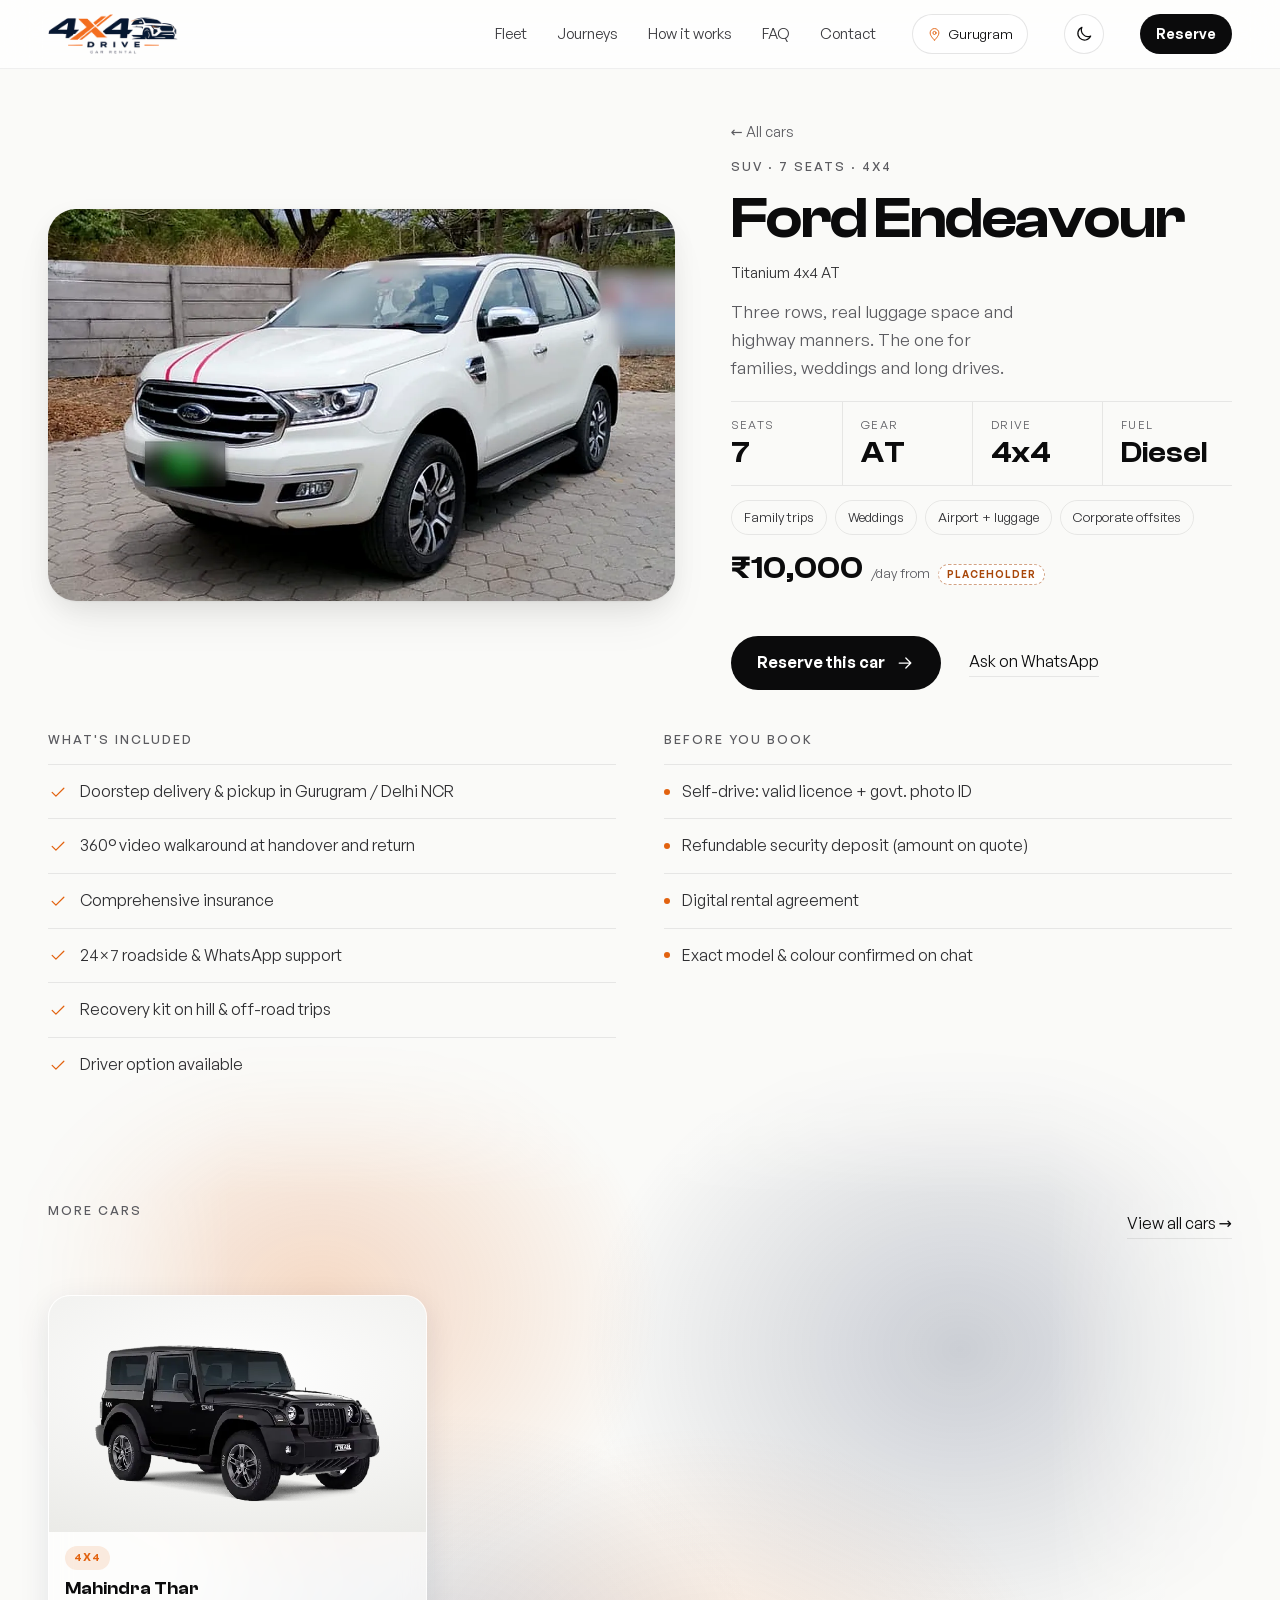
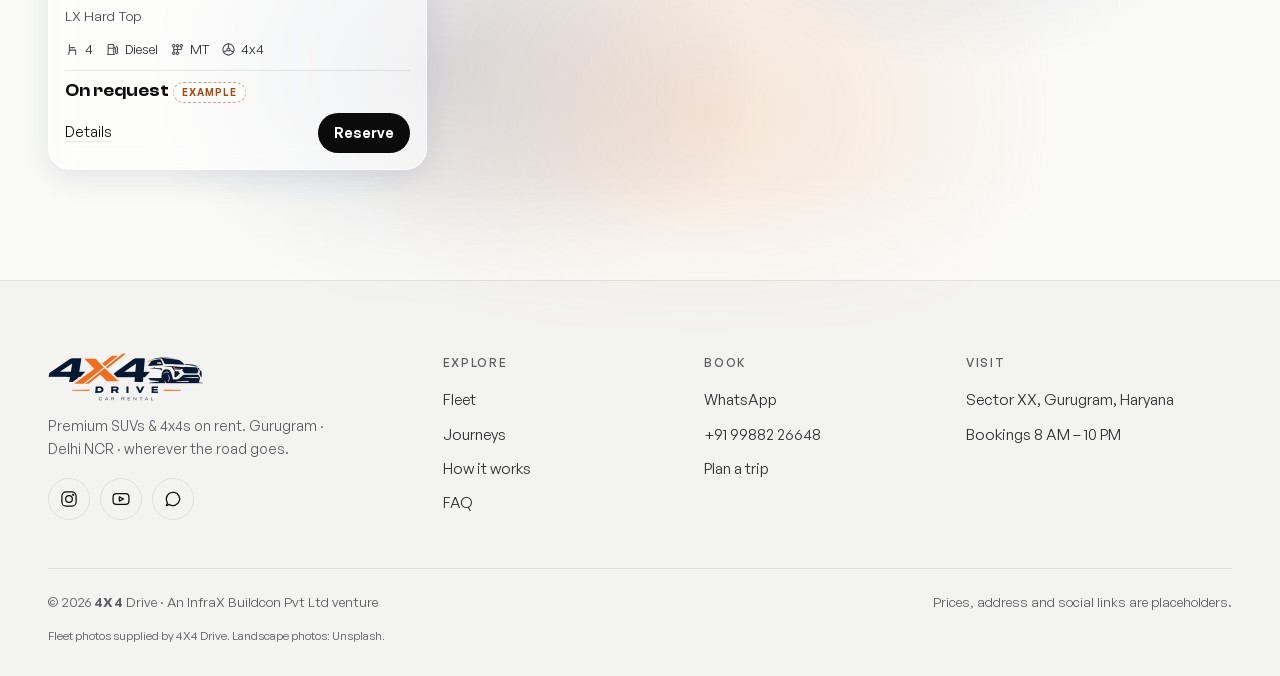
==== commit d22591a1: "New light hero" ====
--- a/car.html
+++ b/car.html
@@ -6,7 +6,7 @@
 <link rel="manifest" href="manifest.webmanifest"><link rel="icon" type="image/png" sizes="32x32" href="img/icon-32.png?v=26cb3f08"><link rel="apple-touch-icon" href="img/icon-180.png?v=26cb3f08">
 <meta name="apple-mobile-web-app-capable" content="yes"><meta name="mobile-web-app-capable" content="yes"><meta name="apple-mobile-web-app-status-bar-style" content="black-translucent"><meta name="apple-mobile-web-app-title" content="4X4 Drive">
 <link rel="preload" href="fonts/ClashDisplay-600.woff2" as="font" type="font/woff2" crossorigin><link rel="preload" href="fonts/GeneralSans-400.woff2" as="font" type="font/woff2" crossorigin>
-<link rel="stylesheet" href="css/style.css?v=25308911"></head><body data-page="car.html">
+<link rel="stylesheet" href="css/style.css?v=7f19274f"></head><body data-page="car.html">
 <svg width="0" height="0" style="position:absolute" aria-hidden="true">
 <symbol id="i-home" viewBox="0 0 24 24"><path d="M3 10.5 12 3l9 7.5V21h-6v-6H9v6H3z"/></symbol>
 <symbol id="i-car" viewBox="0 0 24 24"><path d="M5 17h14v-4.5l-1.8-5A2 2 0 0 0 15.3 6H8.7a2 2 0 0 0-1.9 1.5L5 12.5zM5 12.5h14M5 17v2M19 17v2"/><circle cx="8" cy="14.8" r=".6"/><circle cx="16" cy="14.8" r=".6"/></symbol>
@@ -77,4 +77,4 @@
 <button data-open-book class="press book"><svg><use href="#i-cal"/></svg>Book</button>
 <button data-open-more class="press"><svg><use href="#i-more"/></svg>More</button></nav>
 <div class="scrim" data-close></div>
-<script src="js/config.js?v=977fcbb7"></script><script src="js/app.js?v=fa8a953c" defer></script></body></html>+<script src="js/config.js?v=977fcbb7"></script><script src="js/app.js?v=531b624f" defer></script></body></html>
--- a/css/style.css
+++ b/css/style.css
@@ -512,3 +512,41 @@
 [data-theme=light] .hero{background:linear-gradient(180deg,#fff 0%,#fff 70%,var(--bg) 100%)}
 [data-theme=light] .hero-img.img-light{box-shadow:0 10px 26px -16px rgba(0,0,0,.22)}
 [data-theme=light] .hero{overflow:clip;overflow-clip-margin:120px}
+/* ===== hero v2 ===== */
+.hx{position:relative;isolation:isolate;min-height:min(100svh,920px);display:grid;grid-template-rows:1fr auto;padding:132px 48px 40px;gap:36px;overflow:clip}
+.hx-media{position:absolute;inset:0;z-index:-1}
+.hx-img{position:absolute;inset:0;width:100%;height:100%;object-fit:cover;object-position:72% 55%}
+.hx-scrim{position:absolute;inset:0;background:linear-gradient(90deg,rgba(10,11,13,.92) 0%,rgba(10,11,13,.72) 36%,rgba(10,11,13,.15) 66%,rgba(10,11,13,0) 80%),linear-gradient(0deg,var(--bg) 0%,rgba(var(--bgrgb),0) 26%),linear-gradient(180deg,rgba(10,11,13,.55),rgba(10,11,13,0) 22%)}
+[data-theme=light] .hx-scrim{background:linear-gradient(90deg,rgba(250,250,248,.97) 0%,rgba(250,250,248,.86) 34%,rgba(250,250,248,.25) 60%,rgba(250,250,248,0) 76%),linear-gradient(0deg,var(--bg) 0%,rgba(250,250,248,0) 28%),linear-gradient(180deg,rgba(250,250,248,.7),rgba(250,250,248,0) 20%)}
+.hx-in{align-self:center;max-width:640px}
+.hx-kick{display:inline-flex;align-items:center;gap:10px;padding:8px 14px;border-radius:999px;background:rgba(var(--glassrgb),.55);border:1px solid rgba(var(--fgrgb),.08);-webkit-backdrop-filter:blur(10px);backdrop-filter:blur(10px);color:var(--tx2)}
+.hx-kick .dot{width:8px;height:8px;border-radius:50%;background:var(--ac);box-shadow:0 0 0 4px rgba(var(--acrgb),.2)}
+.hx-h{font-size:clamp(3.2rem,7vw,7rem);margin:22px 0 22px;line-height:.95}
+.hx-sub{max-width:44ch;color:var(--tx2)}
+.hx-trust{list-style:none;display:flex;flex-wrap:wrap;gap:10px 22px;padding:0;margin:30px 0 0;font-size:.9rem;color:var(--tx2)}
+.hx-trust li{display:inline-flex;align-items:center;gap:8px}.hx-trust svg{width:18px;height:18px;fill:none;stroke:var(--ac);stroke-width:1.7;stroke-linecap:round;stroke-linejoin:round}.hx-trust .ph{font-size:.6rem}
+.hx-quick{display:grid;grid-template-columns:1.2fr 1fr 1fr auto;gap:8px;align-items:end;width:100%;max-width:1040px;padding:10px;border-radius:24px;background:rgba(var(--glassrgb),.72);-webkit-backdrop-filter:blur(18px) saturate(150%);backdrop-filter:blur(18px) saturate(150%);border:1px solid rgba(var(--fgrgb),.08);box-shadow:0 20px 50px -20px rgba(0,0,0,.35)}
+[data-theme=light] .hx-quick{background:rgba(255,255,255,.88);border-color:rgba(0,0,0,.06);box-shadow:0 2px 4px rgba(0,0,0,.03),0 24px 60px -18px rgba(16,32,72,.25)}
+.qf{display:flex;flex-direction:column;gap:4px;padding:10px 16px;border-radius:16px;min-width:0}
+.qf:hover{background:rgba(var(--fgrgb),.04)}
+.qf span{display:inline-flex;align-items:center;gap:6px;font-size:.72rem;letter-spacing:.1em;text-transform:uppercase;color:var(--mut)}.qf span svg{width:14px;height:14px;fill:none;stroke:var(--ac);stroke-width:1.8}
+.qf select,.qf input{font:500 1rem var(--body,inherit);color:var(--tx);background:transparent;border:0;padding:2px 0;min-height:28px;width:100%;outline:none;color-scheme:inherit}
+.qf+.qf{border-left:1px solid rgba(var(--fgrgb),.08)}
+.qbtn{height:56px;border-radius:16px;padding:0 24px;white-space:nowrap}
+.hx .hero-cta{margin-top:30px}
+@media(max-width:1100px) and (min-width:768px){.hx{padding:120px 32px 32px}.hx-quick{grid-template-columns:1fr 1fr}.qf+.qf{border-left:0}.qbtn{grid-column:1/-1}}
+@media(max-width:767px){
+ .hx{min-height:0;padding:0 20px 28px;gap:22px;grid-template-rows:auto auto auto}
+ .hx-media{position:relative;inset:auto;height:42svh;margin:0 -20px;z-index:0}
+ .hx-img{object-position:62% 55%}
+ .hx-scrim,[data-theme=light] .hx-scrim{background:linear-gradient(0deg,var(--bg) 0%,rgba(var(--bgrgb),0) 45%),linear-gradient(180deg,rgba(var(--bgrgb),.75),rgba(var(--bgrgb),0) 30%)}
+ .hx-in{margin-top:-64px;position:relative}
+ .hx-h{font-size:3.1rem;margin:16px 0 14px}.hx-kick{font-size:.66rem;padding:6px 11px}
+ .hx .hero-cta .btn{flex:1}
+ .hx-trust{display:grid;grid-template-columns:1fr 1fr;gap:10px 12px;font-size:.8rem;margin-top:22px}
+ .hx-quick{grid-template-columns:1fr 1fr;border-radius:22px;padding:8px}.hx-quick .qf:first-child{grid-column:1/-1}.qf{padding:9px 12px}.qf+.qf{border-left:0}.qbtn{grid-column:1/-1;height:52px;justify-content:center}
+}
+
+@media(max-width:767px){.hx-kick{white-space:normal;max-width:100%;line-height:1.4}.hx .hero-cta{gap:16px}.hx .hero-cta .btn{min-width:0}.hx .hero-cta .link{white-space:nowrap;font-size:.95rem}
+ .hx-trust{display:flex;flex-wrap:wrap;gap:8px}.hx-trust li{white-space:nowrap;padding:6px 10px;border-radius:999px;border:1px solid rgba(var(--fgrgb),.08);background:rgba(var(--glassrgb),.5)}}
+[data-theme=light] .ph{color:#A8470A;border-color:rgba(168,71,10,.5)}
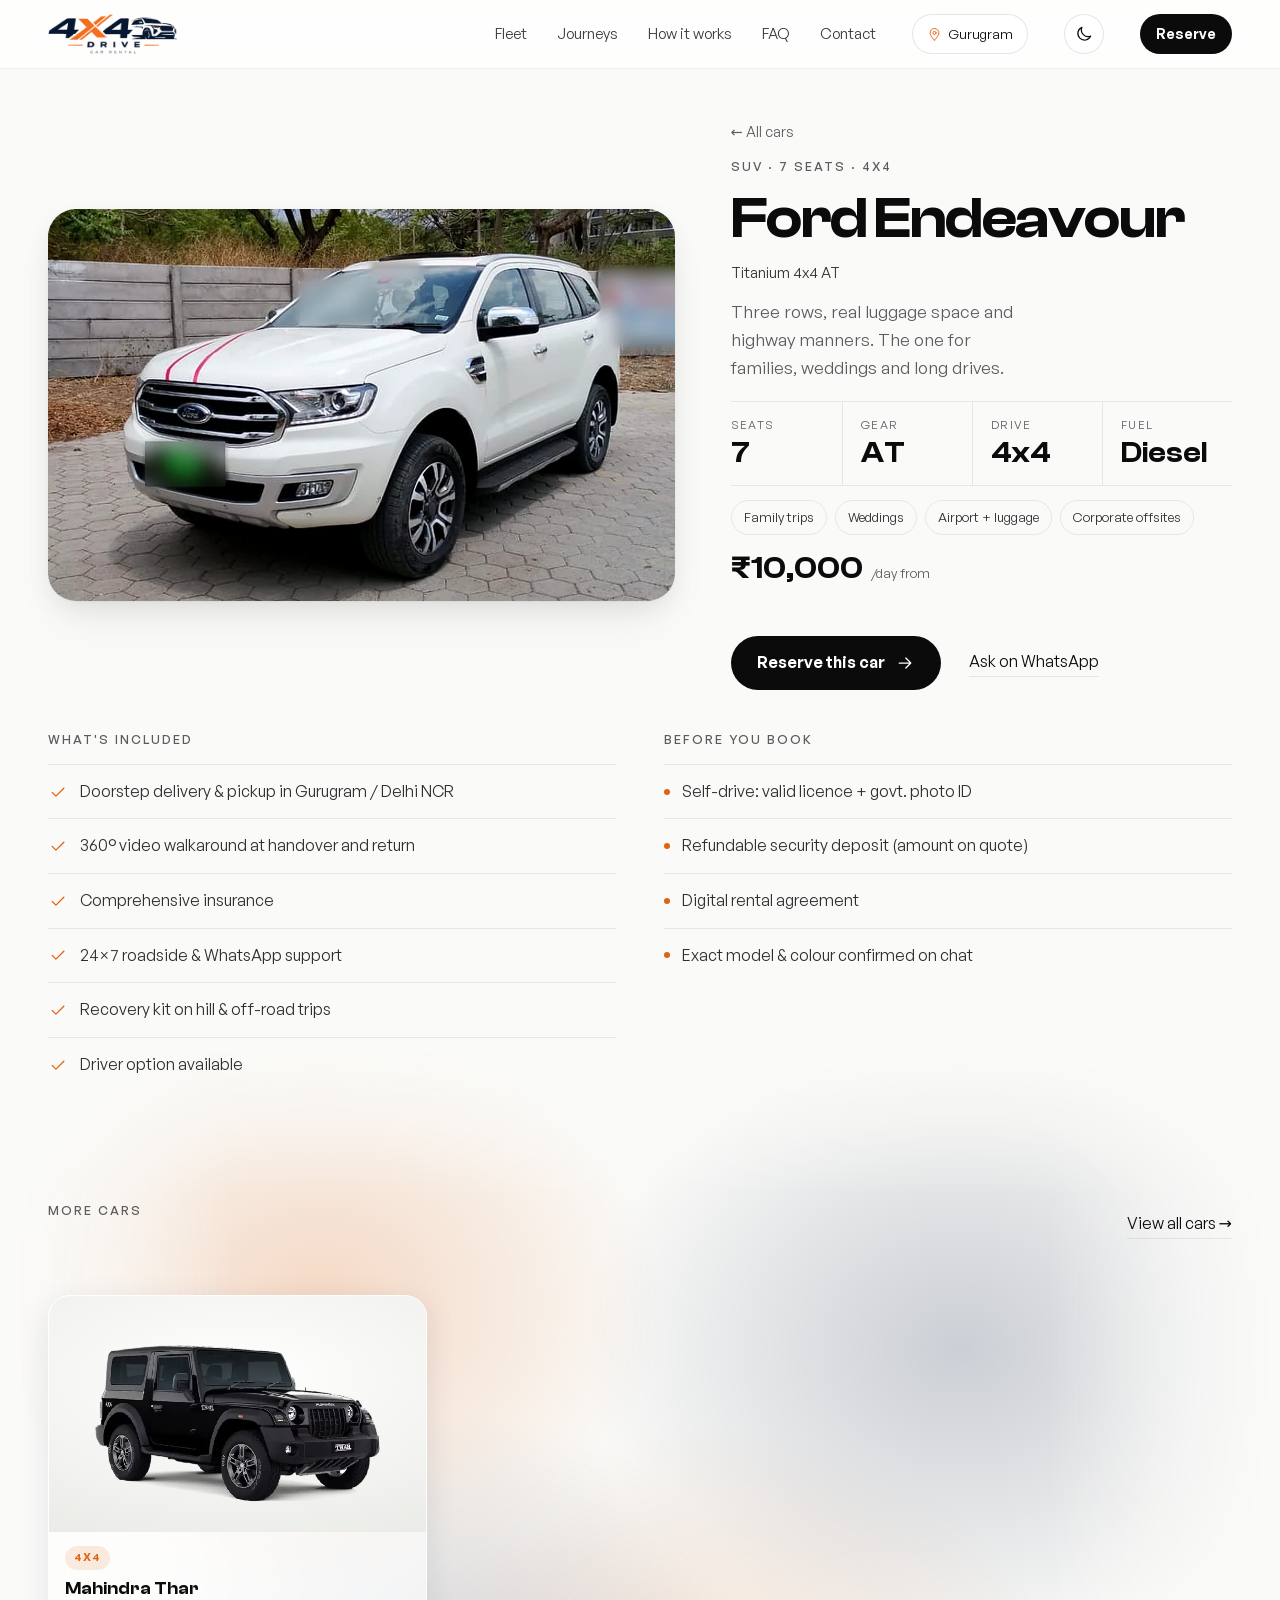
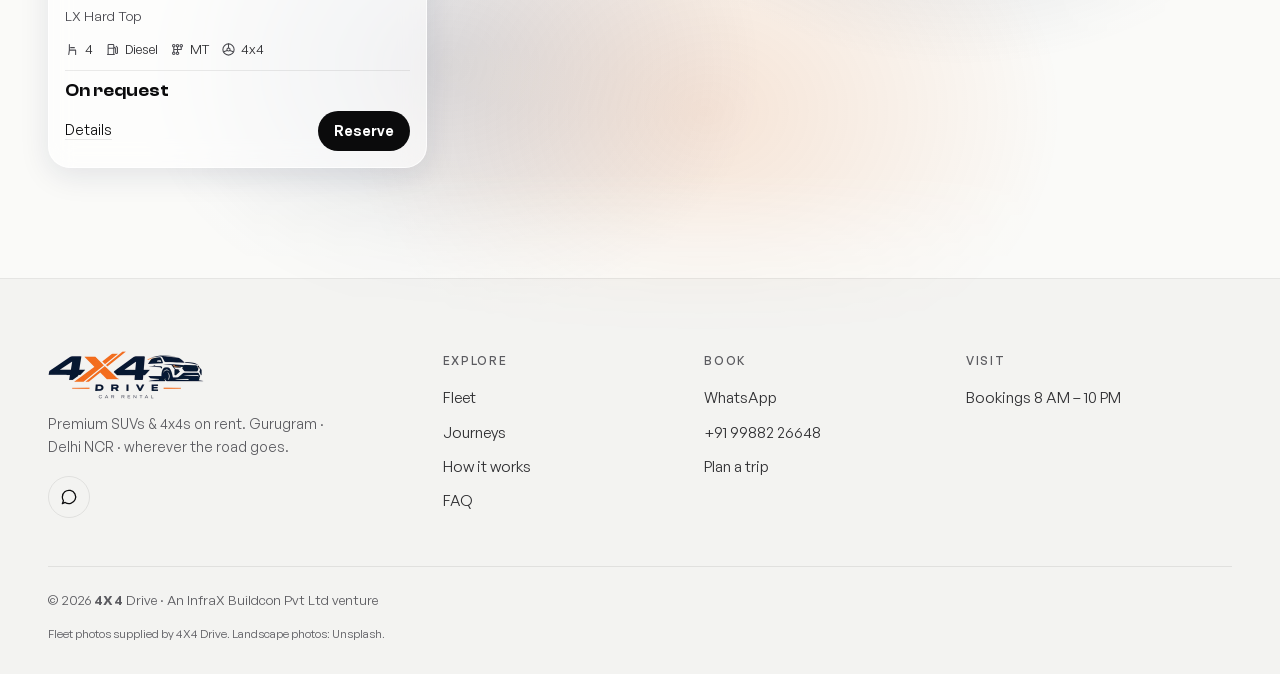
==== commit 21b4b228: "Remove placeholder tags" ====
--- a/car.html
+++ b/car.html
@@ -6,7 +6,7 @@
 <link rel="manifest" href="manifest.webmanifest"><link rel="icon" type="image/png" sizes="32x32" href="img/icon-32.png?v=26cb3f08"><link rel="apple-touch-icon" href="img/icon-180.png?v=26cb3f08">
 <meta name="apple-mobile-web-app-capable" content="yes"><meta name="mobile-web-app-capable" content="yes"><meta name="apple-mobile-web-app-status-bar-style" content="black-translucent"><meta name="apple-mobile-web-app-title" content="4X4 Drive">
 <link rel="preload" href="fonts/ClashDisplay-600.woff2" as="font" type="font/woff2" crossorigin><link rel="preload" href="fonts/GeneralSans-400.woff2" as="font" type="font/woff2" crossorigin>
-<link rel="stylesheet" href="css/style.css?v=7f19274f"></head><body data-page="car.html">
+<link rel="stylesheet" href="css/style.css?v=48ec306e"></head><body data-page="car.html">
 <svg width="0" height="0" style="position:absolute" aria-hidden="true">
 <symbol id="i-home" viewBox="0 0 24 24"><path d="M3 10.5 12 3l9 7.5V21h-6v-6H9v6H3z"/></symbol>
 <symbol id="i-car" viewBox="0 0 24 24"><path d="M5 17h14v-4.5l-1.8-5A2 2 0 0 0 15.3 6H8.7a2 2 0 0 0-1.9 1.5L5 12.5zM5 12.5h14M5 17v2M19 17v2"/><circle cx="8" cy="14.8" r=".6"/><circle cx="16" cy="14.8" r=".6"/></symbol>
@@ -51,11 +51,11 @@
 <section class="sec"><div class="sec-head split"><div><p class="kicker">More cars</p></div><a class="link" href="fleet.html">View all cars →</a></div><div class="vgrid" id="cd-more"></div></section></main>
 <footer class="foot"><div class="foot-grid">
 <div class="foot-brand"><div class="logo"><img class="lg-lt" src="img/logo.webp?v=730c210c" alt="4X4 Drive" width="156" height="48"><img class="lg-dk" src="img/logo-dark.webp?v=fa94fe3b" alt="4X4 Drive" width="156" height="48"></div><p>Premium SUVs & 4x4s on rent. Gurugram · Delhi NCR · wherever the road goes.</p>
-<div class="social"><a href="#" aria-label="Instagram (placeholder)"><svg><use href="#i-ig"/></svg></a><a href="#" aria-label="YouTube (placeholder)"><svg><use href="#i-yt"/></svg></a><a data-wa href="#" aria-label="WhatsApp"><svg><use href="#i-chat"/></svg></a></div></div>
+<div class="social"><a data-social="instagram" href="#" aria-label="Instagram"><svg><use href="#i-ig"/></svg></a><a data-social="youtube" href="#" aria-label="YouTube"><svg><use href="#i-yt"/></svg></a><a data-wa href="#" aria-label="WhatsApp"><svg><use href="#i-chat"/></svg></a></div></div>
 <div class="fcol"><h4>Explore</h4><a href="fleet.html">Fleet</a><a href="journeys.html">Journeys</a><a href="how-it-works.html">How it works</a><a href="faq.html">FAQ</a></div>
 <div class="fcol"><h4>Book</h4><a data-wa href="#">WhatsApp</a><a data-phone href="#"></a><a href="contact.html">Plan a trip</a></div>
-<div class="fcol"><h4>Visit</h4><p data-address></p><p data-hours></p></div></div>
-<div class="foot-bot"><p>© <span data-yr></span> <span data-brand>4X4 Drive</span> · An InfraX Buildcon Pvt Ltd venture</p><p>Prices, address and social links are placeholders.</p></div><p class="credits">Fleet photos supplied by 4X4 Drive. Landscape photos: Unsplash.</p></footer>
+<div class="fcol"><h4>Visit</h4><p data-address data-req="address"></p><p data-hours></p></div></div>
+<div class="foot-bot"><p>© <span data-yr></span> <span data-brand>4X4 Drive</span> · An InfraX Buildcon Pvt Ltd venture</p></div><p class="credits">Fleet photos supplied by 4X4 Drive. Landscape photos: Unsplash.</p></footer>
 <a class="fab press" data-wa href="#" aria-label="Chat on WhatsApp"><svg><use href="#i-chat"/></svg></a>
 <form id="sheetbook" class="bookform sheet-panel only-sheet" aria-label="Reserve a car"><div class="grab" aria-hidden="true"></div>
 <div class="sheet-head"><h2>Reserve</h2><button type="button" class="close press" aria-label="Close" data-close><svg><use href="#i-x"/></svg></button></div>
@@ -77,4 +77,4 @@
 <button data-open-book class="press book"><svg><use href="#i-cal"/></svg>Book</button>
 <button data-open-more class="press"><svg><use href="#i-more"/></svg>More</button></nav>
 <div class="scrim" data-close></div>
-<script src="js/config.js?v=977fcbb7"></script><script src="js/app.js?v=531b624f" defer></script></body></html>+<script src="js/config.js?v=2f7cb7b6"></script><script src="js/app.js?v=4a9c004c" defer></script></body></html>
--- a/css/style.css
+++ b/css/style.css
@@ -550,3 +550,4 @@
 @media(max-width:767px){.hx-kick{white-space:normal;max-width:100%;line-height:1.4}.hx .hero-cta{gap:16px}.hx .hero-cta .btn{min-width:0}.hx .hero-cta .link{white-space:nowrap;font-size:.95rem}
  .hx-trust{display:flex;flex-wrap:wrap;gap:8px}.hx-trust li{white-space:nowrap;padding:6px 10px;border-radius:999px;border:1px solid rgba(var(--fgrgb),.08);background:rgba(var(--glassrgb),.5)}}
 [data-theme=light] .ph{color:#A8470A;border-color:rgba(168,71,10,.5)}
+.cinfo2.solo{grid-template-columns:1fr}.cinfo2.solo .infocol{grid-template-columns:repeat(auto-fit,minmax(220px,1fr))}
